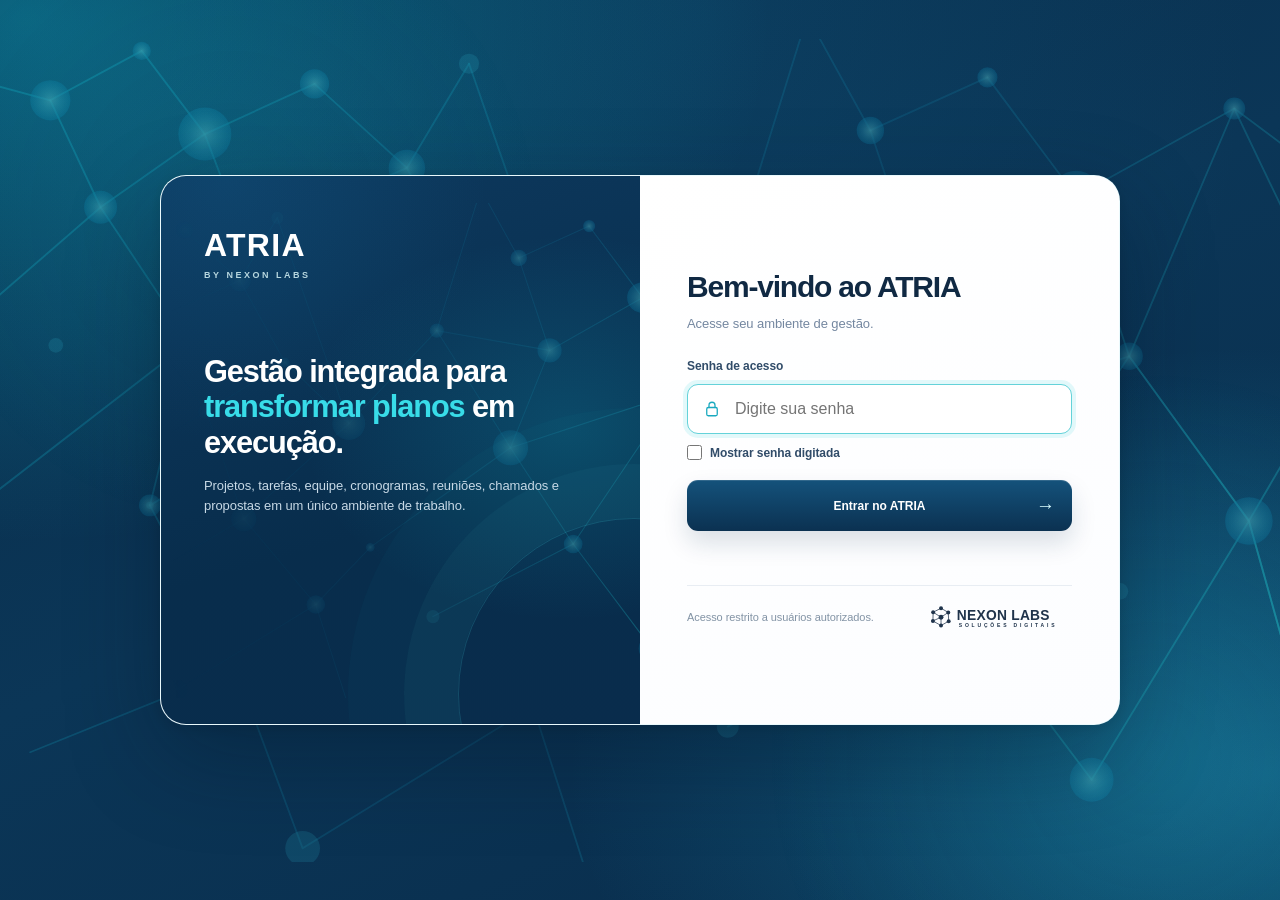
==== static/login.html @ 7d34f1ec "feat(atria): load isolated AXORA-scale login CSS after legacy themes" ====
<!doctype html>
<html lang="pt-BR">
<head>
  <meta charset="utf-8">
  <meta name="robots" content="noindex,nofollow">
  <meta name="viewport" content="width=device-width,initial-scale=1">
  <meta name="theme-color" content="#0B2D4A">
  <title>ATRIA | Acesso</title>
  <link rel="icon" id="login-favicon">
  <link rel="stylesheet" href="/static/style.css?v=1">
  <link rel="stylesheet" href="/static/atria-premium.css?v=mobile-frame-v2">
  <link rel="stylesheet" href="/static/nexon-signature.css?v=20261009">
  <link rel="stylesheet" href="/static/atria-institutional-brand.css?v=institutional-r2">
  <link rel="stylesheet" href="/static/atria-login-axora-scale.css?v=login-scale-r1">
</head>
<body class="login-page">
  <main class="login-shell">
    <section class="login-brand-panel">
      <div class="login-brand login-brand-official">
        <img id="login-product-logo" alt="ATRIA by Nexon Labs" hidden>
        <div id="login-brand-fallback" class="login-brand-fallback" aria-label="ATRIA by Nexon Labs" hidden>
          <strong>ATRIA</strong><span>BY NEXON LABS</span>
        </div>
      </div>
      <div class="login-brand-copy">
        <h2>Gestão integrada para <span class="login-brand-accent">transformar planos</span> em execução.</h2>
        <p>Projetos, tarefas, equipe, cronogramas, reuniões, chamados e propostas em um único ambiente de trabalho.</p>
      </div>
    </section>
    <section class="login-form-panel">
      <div class="login-card">
        <h1>Bem-vindo ao ATRIA</h1>
        <p>Acesse seu ambiente de gestão.</p>
        <form id="login-form">
          <label for="password">Senha de acesso</label>
          <div class="login-input-wrap">
            <svg class="login-lock-icon" viewBox="0 0 24 24" fill="none" aria-hidden="true" focusable="false">
              <rect x="5" y="10" width="14" height="11" rx="2" stroke="currentColor" stroke-width="1.7"/>
              <path d="M8 10V7a4 4 0 0 1 8 0v3" stroke="currentColor" stroke-width="1.7" stroke-linecap="round"/>
            </svg>
            <input id="password" type="password" autocomplete="current-password" autocapitalize="off" autocorrect="off" spellcheck="false" required autofocus placeholder="Digite sua senha">
          </div>
          <label class="show-password"><input type="checkbox" id="reveal-password"> Mostrar senha digitada</label>
          <button class="primary" type="submit">Entrar no ATRIA <span class="login-button-arrow" aria-hidden="true">→</span></button>
          <small id="login-error" role="alert"></small>
        </form>
        <div class="login-note atria-nexon-note"><span>Acesso restrito a usuários autorizados.</span><img id="login-institutional-logo" src="/static/nexon-monochrome-dark.svg" alt="Nexon Labs — Soluções Digitais" width="150" height="30"></div>
      </div>
    </section>
  </main>
  <style>
  .login-card .show-password{display:flex;align-items:center;gap:8px;font-size:12px;font-weight:500;color:#52647e;cursor:pointer}
  .login-card .show-password input{padding:0;margin:0;width:15px;height:15px;accent-color:#14B8A6}
  .login-card #login-error{line-height:1.5;min-height:18px;display:block}
  .login-brand-fallback{display:flex;flex-direction:column;gap:6px;color:#fff}
  .login-brand-fallback strong{font-size:32px;letter-spacing:.04em}
  .login-brand-fallback span{font-size:9px;font-weight:700;letter-spacing:.28em;color:#b7d7df}
  </style>
  <script>
  async function loadOfficialBrand(){
    const logo=document.querySelector('#login-product-logo');
    const fallback=document.querySelector('#login-brand-fallback');
    const favicon=document.querySelector('#login-favicon');
    try{
      const response=await fetch('/api/product-brand',{cache:'no-store',credentials:'same-origin'});
      if(!response.ok){fallback.hidden=false;return}
      const brand=await response.json();
      const logoUrl=brand.asset_urls?.logo_dark||brand.asset_urls?.logo||'';
      if(logoUrl){
        logo.onload=()=>{logo.hidden=false;fallback.hidden=true};
        logo.onerror=()=>{logo.hidden=true;fallback.hidden=false};
        logo.src=logoUrl;
      }else{
        fallback.hidden=false;
      }
      if(brand.asset_urls?.favicon)favicon.href=brand.asset_urls.favicon;
      const institutional=document.querySelector('#login-institutional-logo');
      const institutionalUrl=brand.asset_urls?.institutional_logo||'';
      if(institutional&&institutionalUrl){
        institutional.onerror=()=>{institutional.onerror=null;institutional.src='/static/nexon-monochrome-dark.svg'};
        institutional.src=institutionalUrl;
      }
    }catch{
      fallback.hidden=false;
    }
  }
  loadOfficialBrand();
  const passwordInput=document.querySelector('#password');
  const errorLabel=document.querySelector('#login-error');
  document.querySelector('#reveal-password').addEventListener('change',e=>{
    passwordInput.type=e.target.checked?'text':'password';
  });
  document.querySelector('#login-form').addEventListener('submit',async e=>{
    e.preventDefault();
    errorLabel.textContent='';
    const button=e.target.querySelector('button[type="submit"]');
    button.disabled=true;
    try{
      const response=await fetch('/api/login',{
        method:'POST',
        credentials:'same-origin',
        cache:'no-store',
        headers:{'Content-Type':'application/json'},
        body:JSON.stringify({password:passwordInput.value})
      });
      if(response.ok){
        const sessionCheck=await fetch('/api/state',{credentials:'same-origin',cache:'no-store'});
        if(sessionCheck.status===401){
          errorLabel.textContent='A senha foi aceita, mas este navegador não manteve a sessão. Abra o aplicativo diretamente no Safari ou Chrome, pelo endereço completo.';
          return;
        }
        if(!sessionCheck.ok){
          errorLabel.textContent='A senha foi aceita, mas não foi possível abrir o sistema (erro '+sessionCheck.status+'). Tente novamente em instantes.';
          return;
        }
        passwordInput.value='';
        location.replace('/');
        return;
      }
      if(response.status===401){
        errorLabel.textContent='A senha não foi reconhecida. Confira as letras, os espaços e o preenchimento automático do dispositivo.';
      }else if(response.status===429){
        errorLabel.textContent='Muitas tentativas de acesso. Aguarde alguns minutos antes de tentar novamente.';
      }else if(response.status===422){
        errorLabel.textContent='Não foi possível validar os dados enviados. Atualize a página e tente novamente.';
      }else if(response.status>=500){
        errorLabel.textContent='O servidor não conseguiu verificar o acesso. Tente novamente em instantes; não é necessário alterar a senha.';
      }else{
        errorLabel.textContent='Não foi possível concluir o acesso (erro '+response.status+'). Atualize a página e tente novamente.';
      }
    }catch{
      errorLabel.textContent='Não foi possível conectar ao servidor. Verifique a conexão e tente novamente, sem alterar a senha.';
    }finally{
      button.disabled=false;
    }
  });
  </script>
</body>
</html>
---- static/style.css ----
/* DESIGN LOCK v1 — aprovado em 21/09/2026. Não alterar sem autorização do cliente. */
:root{--navy:#0B2D4A;--navy2:#112E4B;--teal:#14B8A6;--ink:#142b4a;--muted:#627693;--border:#dfe8f3;--paper:#fff;--base:#f7faff;--sky:#eaf3ff;--blue:#2577db;--red:#e53e47;--shadow:0 7px 24px rgba(24,57,100,.045);--r:13px;font-family:Inter,Arial,sans-serif;color:var(--ink);background:var(--base)}
*{box-sizing:border-box}body{margin:0;min-width:320px;font-size:14px}button,input,select,textarea{font:inherit}button{cursor:pointer}button:disabled{opacity:.45;cursor:not-allowed}button:focus-visible,input:focus-visible,select:focus-visible,textarea:focus-visible{outline:2px solid var(--teal);outline-offset:2px}svg{width:21px;height:21px;stroke:currentColor;fill:none;stroke-linecap:round;stroke-linejoin:round;stroke-width:1.8;flex:none}a{color:inherit;text-decoration:none}[hidden]{display:none!important}.shell{display:flex;min-height:100vh}.sidebar{position:sticky;top:0;align-self:flex-start;height:100vh;flex:0 0 265px;width:265px;background:linear-gradient(160deg,#112e4a 0%,#0a2b48 100%);color:#fff;padding:25px 15px;overflow:hidden;z-index:15}.brand{display:flex;align-items:center;gap:9px;padding:1px 19px 40px;white-space:nowrap}.brand-mark{width:56px;height:56px;object-fit:contain;flex:none}.brand-word{display:flex;flex-direction:column;gap:5px}.brand-word strong{font-size:21px;letter-spacing:-.9px;font-weight:400}.brand-word b{font-weight:800}.brand-word small{font-size:7px;letter-spacing:3.3px;font-weight:700}.menu{display:flex;flex-direction:column;gap:8px}.nav-link{border:0;background:transparent;border-radius:10px;padding:14px 16px;width:100%;display:flex;align-items:center;gap:22px;color:#f1f6ff;text-align:left;font-size:15px;font-weight:500;min-height:54px;transition:background .15s}.nav-link svg{width:27px;height:27px}.nav-link:hover,.nav-link.active{background:#255e87}.nav-link.active{font-weight:700}.sidebar-footer{position:absolute;bottom:0;left:31px;width:calc(100% - 31px);height:282px}.footer-line{height:2px;width:39px;background:#21a4ad;opacity:.85}.footer-line.short{width:40px;background:#10bda7}.sidebar-footer p{font-size:12px;line-height:1.75;letter-spacing:4px;margin:25px 0 21px}.footer-molecule{position:absolute;width:236px;height:236px;bottom:-96px;left:34px;opacity:.87;stroke:none}.workspace{width:calc(100% - 265px);min-width:0}.topbar{height:76px;background:#fff;border-bottom:1px solid #e4eaf3;display:flex;align-items:center;justify-content:space-between;gap:20px;padding:0 31px;position:sticky;top:0;z-index:10}.search-wrap{height:41px;width:min(432px,100%);background:#f0f4fa;border-radius:24px;display:flex;align-items:center;gap:12px;padding:0 17px;color:#537399}.search-wrap input{width:100%;border:0;background:transparent;color:var(--ink);outline:0;font-size:14px}.search-wrap input::placeholder{color:#8190aa}.top-actions{display:flex;align-items:center;gap:25px}.icon-button{border:0;background:transparent;color:var(--navy);padding:9px;position:relative}.icon-button svg{width:27px;height:27px}.notice-dot{width:11px;height:11px;border-radius:50%;background:var(--teal);border:1px solid #fff;position:absolute;right:7px;top:5px}.profile{display:flex;align-items:center;gap:10px;text-align:left;background:none;border:none;color:var(--navy);padding:0}.avatar{width:45px;height:45px;border-radius:50%;background:var(--navy);display:inline-flex;align-items:center;justify-content:center;color:#fff;font-size:12px;flex:none}.profile-label{display:flex;flex-direction:column;gap:4px;max-width:160px}.profile-label b{font-size:13px;white-space:nowrap;overflow:hidden;text-overflow:ellipsis}.profile-label small{font-size:11px;color:#8795ae}.profile svg{width:17px}.mobile-menu{display:none}.main{padding:20px 24px 32px;max-width:1660px;margin:auto}.hero{display:grid;grid-template-columns:minmax(0,1fr) minmax(325px,37%);gap:16px;align-items:start;margin-bottom:17px}.hero-text{min-width:0;padding:8px 10px 0}.hero h1{font-size:38px;line-height:1.18;letter-spacing:-1.4px;font-weight:800;margin:2px 0 4px}.hero p{margin:0;font-size:18px;color:#71819e;line-height:1.5}.slogan-card{position:relative;background:#fff;border:1px solid var(--border);border-radius:var(--r);height:157px;overflow:hidden;padding:23px 31px;display:flex;justify-content:space-between}.slogan-card h2{font-size:26px;letter-spacing:-.5px;line-height:1.22;margin:0 0 6px}.slogan-card p{font-size:14px;line-height:1.42;color:#657996}.molecule-art{position:absolute;right:0;top:0;height:100%;width:51%;opacity:.93}.molecule-art svg{width:100%;height:100%;stroke-width:2}.slogan-card .round-next{position:absolute;right:14px;bottom:16px;background:#e2f5f3;color:var(--navy);border:1px solid #fff;border-radius:50%;width:36px;height:36px;display:flex;align-items:center;justify-content:center}.slogan-card .round-next svg{width:18px}.columns{display:grid;grid-template-columns:minmax(0,1fr) minmax(315px,30%);gap:16px}.left-stack,.right-stack{min-width:0}.metric-grid{display:grid;grid-template-columns:repeat(4,minmax(0,1fr));gap:13px;margin-bottom:16px}.metric{min-height:141px;background:#fff;border:1px solid var(--border);border-radius:10px;padding:22px 16px 13px;box-shadow:var(--shadow)}.metric-heading{display:flex;align-items:center;gap:15px}.metric-heading .micon{color:#167cdb}.metric-heading .micon.teal{color:var(--teal)}.metric-heading .micon svg{width:35px;height:35px}.metric-heading .num{font-size:24px;line-height:1;font-weight:800;letter-spacing:-.8px}.metric-heading .mlabel{color:#596b87;margin-top:5px;font-size:12px;line-height:1.35}.metric-foot{margin-top:20px;color:#8290a9;font-size:11px}.metric-foot .up{color:#09af91;font-weight:700;font-size:13px;display:block;margin-bottom:2px}.panel{background:#fff;border:1px solid var(--border);border-radius:var(--r);box-shadow:var(--shadow);padding:20px 19px 21px}.panel-head{display:flex;align-items:center;justify-content:space-between;gap:12px}.panel-head h2{font-size:20px;letter-spacing:-.55px;line-height:1.2;margin:0;font-weight:800}.panel-head .small-link{background:none;border:0;color:#0871d0;font-size:12px;white-space:nowrap}.primary{border:0;background:var(--navy);color:#fff;border-radius:22px;padding:11px 17px;display:inline-flex;align-items:center;justify-content:center;gap:8px;font-weight:600;font-size:12px;white-space:nowrap;min-height:37px}.primary svg{width:16px;height:16px}.primary:hover{background:#19577c}.secondary{border:1px solid var(--border);border-radius:9px;background:#fff;padding:9px 13px;color:var(--ink);display:inline-flex;align-items:center;gap:7px;font-weight:600}.secondary svg{width:16px;height:16px}.danger{background:#fff1f1;border:1px solid #ffd3d3;color:#bb253b;border-radius:8px;padding:9px 12px}.tabs{display:flex;gap:8px;flex-wrap:wrap;margin:15px 0 18px}.tab{border:0;background:#f1f5fb;border-radius:8px;padding:8px 15px;color:#647595;white-space:nowrap;font-size:12px}.tab.active{background:#e0f0ff;color:#006ac7}.project-table{width:100%;border-collapse:collapse;table-layout:fixed}.project-table thead{background:#f3f7fc}.project-table th{height:36px;font-size:10px;letter-spacing:.75px;color:#657795;text-align:left;font-weight:700}.project-table th:first-child{border-radius:7px 0 0 7px}.project-table th:last-child{border-radius:0 7px 7px 0}.project-table td{border-bottom:1px solid #e5ebf4;height:61px;font-size:11px;color:#617591;vertical-align:middle}.project-table th,.project-table td{padding:6px 5px}.project-table th:first-child,.project-table td:first-child{padding-left:7px}.project-table tbody tr:hover{background:#fbfdff}.project-cell{display:flex;align-items:center;gap:11px;min-width:0}.project-symbol{width:35px;height:36px;background:#f4f7fc;border-radius:9px;color:var(--navy);display:flex;align-items:center;justify-content:center;flex:none}.project-symbol svg{width:21px}.project-cell strong{display:block;color:var(--ink);font-size:12px;margin-bottom:3px;overflow:hidden;text-overflow:ellipsis;white-space:nowrap}.project-cell small{display:block;color:#7d8ba2;overflow:hidden;text-overflow:ellipsis;white-space:nowrap;font-size:10px}.click-project{border:0;background:none;text-align:left;padding:0;max-width:100%;cursor:pointer}.mini-person{display:flex;align-items:center;gap:7px;min-width:0}.mini-avatar{width:29px;height:29px;background:var(--navy);border-radius:50%;display:inline-flex;align-items:center;justify-content:center;color:#fff;font-size:10px;flex:none}.mini-person span:last-child{white-space:nowrap;text-overflow:ellipsis;overflow:hidden}.progress{display:flex;align-items:center;gap:7px;color:#2e496b;font-weight:700}.progress-track{height:9px;width:min(95px,100%);min-width:35px;background:#e3e9f1;border-radius:10px;overflow:hidden}.progress-fill{height:100%;background:linear-gradient(90deg,#0cae94,#13bc9e);border-radius:10px}.pill{font-size:10px;display:inline-flex;align-items:center;justify-content:center;gap:7px;padding:9px 11px;border-radius:20px;white-space:nowrap}.pill:before{content:"";width:8px;height:8px;background:currentColor;border-radius:50%}.pill.em_andamento,.pill.concluido{color:#078d78;background:#ddf9f2}.pill.planejamento{color:#127bd6;background:#e2f2ff}.pill.atrasado{color:#e03d45;background:#ffeaee}.dots{background:none;border:0;color:#173f65;font-size:22px;padding:0 5px}.panel-bottom{display:flex;align-items:center;justify-content:space-between;gap:12px;color:#607590;font-size:12px;padding-top:17px}.pager{display:flex;align-items:center;gap:5px}.page-btn{min-width:28px;height:30px;background:transparent;border:0;color:#2b5a86;border-radius:7px}.page-btn.active{background:#e2f1ff;color:#0671d4}.right-stack{display:flex;flex-direction:column;gap:16px}.right-stack .panel{padding:17px 16px}.right-stack .panel-head h2{font-size:17px}.delivery-list,.activity-list{display:flex;flex-direction:column;gap:5px;margin-top:12px}.delivery{display:flex;align-items:center;gap:12px;border:1px solid #e5ebf5;border-radius:11px;min-height:61px;padding:5px 8px 5px 3px}.date-box{border-radius:8px;background:#f2f6fc;width:50px;min-height:50px;display:flex;align-items:center;justify-content:center;flex-direction:column;flex:none}.date-box b{font-size:16px}.date-box small{font-size:10px;color:#627591}.delivery-body,.activity-body{min-width:0;flex:1}.delivery-body strong,.activity-body strong{font-size:12px;color:var(--ink);font-weight:700;display:block;overflow:hidden;text-overflow:ellipsis;white-space:nowrap}.delivery-body small,.activity-body small{font-size:11px;color:#657b97;display:block;margin-top:4px;overflow:hidden;text-overflow:ellipsis;white-space:nowrap}.dot{width:9px;height:9px;border-radius:50%;background:var(--blue);flex:none;margin-right:3px}.dot.teal{background:var(--teal)}.dot.red{background:var(--red)}.activity{border:1px solid #e5ebf5;border-radius:11px;min-height:68px;display:flex;align-items:center;gap:10px;padding:7px 5px}.activity .mini-avatar{background:#e2eaf4;color:#365374;width:37px;height:37px;font-weight:700}.activity-body strong{white-space:normal;line-height:1.35;font-size:11px;font-weight:500}.activity-body small{margin-top:4px}.muted{color:var(--muted)}.empty{padding:42px 15px;text-align:center;color:#7890a9}.empty svg{width:36px;height:36px;color:#9ab3c7}.empty h3{color:var(--ink);font-size:15px;margin:12px 0 5px}.empty p{margin:0 0 12px;line-height:1.55}.section-intro{margin:9px 0 18px;color:#6b7e9a;font-size:14px}.simple-head{display:flex;justify-content:space-between;align-items:center;gap:15px;margin:13px 0 21px}.simple-head h1{margin:0;font-size:29px;letter-spacing:-.6px}.simple-head p{margin:5px 0 0;color:#73849d}.list-stack{display:flex;flex-direction:column;gap:10px}.line-item{border:1px solid var(--border);border-radius:11px;background:#fff;padding:14px;display:flex;align-items:center;justify-content:space-between;gap:14px}.line-item h3{font-size:14px;margin:0 0 4px}.line-item p{font-size:12px;color:#798aa2;margin:0}.line-item aside{display:flex;align-items:center;gap:10px}.line-item input[type=checkbox]{accent-color:var(--teal);width:19px;height:19px}.grid-2{display:grid;grid-template-columns:repeat(2,minmax(0,1fr));gap:16px}.report-tiles{display:grid;grid-template-columns:repeat(3,1fr);gap:13px;margin:20px 0}.report-tiles .metric{min-height:90px}.panel table{width:100%}.fields{display:grid;grid-template-columns:repeat(2,minmax(0,1fr));gap:13px}.fields label{font-size:12px;font-weight:600;color:#39516f;display:flex;flex-direction:column;gap:7px}.fields label.full{grid-column:1/-1}.fields input,.fields select,.fields textarea{width:100%;border:1px solid #dce5f1;border-radius:8px;padding:11px 12px;background:#fff;color:var(--ink);font-weight:400;min-height:41px}.fields textarea{min-height:75px;resize:vertical}.modal-cover{position:fixed;inset:0;background:rgba(8,30,54,.58);z-index:40;display:flex;align-items:center;justify-content:center;padding:15px}.modal{width:min(610px,100%);max-height:94vh;overflow-y:auto;background:#fff;border-radius:16px;padding:24px;box-shadow:0 25px 100px #071b3580}.modal-top{display:flex;align-items:center;justify-content:space-between;margin-bottom:17px}.modal-top h2{margin:0;font-size:21px}.close-btn{border:0;background:#f0f4fa;border-radius:50%;width:32px;height:32px;font-size:23px;color:#42617e}.form-actions{display:flex;justify-content:space-between;align-items:center;gap:10px;margin-top:20px;flex-wrap:wrap}.form-actions .right{display:flex;gap:8px;margin-left:auto}.subsection{margin:23px 0 12px;padding-top:18px;border-top:1px solid var(--border)}.subsection h3{margin:0 0 9px}.task-inside{padding:8px 0;border-bottom:1px solid #edf1f6;display:flex;justify-content:space-between;gap:10px;align-items:center}.task-inside button{border:0;background:transparent;color:var(--blue)}.toast{position:fixed;right:22px;bottom:22px;padding:13px 18px;background:var(--navy);color:#fff;border-radius:10px;box-shadow:0 8px 28px #13325240;z-index:60;display:none;font-size:13px}.toast.visible{display:block}.tooltip-menu{position:fixed;z-index:33;min-width:170px;background:#fff;border:1px solid var(--border);box-shadow:0 7px 22px #12345725;border-radius:9px;padding:6px}.tooltip-menu button{display:block;width:100%;border:0;background:transparent;text-align:left;padding:10px 12px;border-radius:7px;color:var(--ink)}.tooltip-menu button:hover{background:#f0f6fd}.hint{font-size:11px;color:#8393ac}.mobile-overlay{display:none}.login-page{display:grid;place-items:center;min-height:100vh;background:linear-gradient(135deg,#0b2d4a,#165c70)}.login-card{width:min(385px,calc(100vw - 30px));padding:38px;background:#fff;border-radius:17px;text-align:center;box-shadow:0 28px 80px #001a2d50}.login-card>img{background:#0b2d4a;border-radius:15px;padding:7px}.login-card h1{letter-spacing:2px;margin:13px 0 5px}.login-card p{color:#7b8ba0;margin:0 0 32px}.login-card form{text-align:left;display:flex;flex-direction:column;gap:11px}.login-card label{font-weight:600}.login-card input{border:1px solid #d8e2f0;padding:13px;border-radius:8px}.login-card .primary{margin-top:5px;border-radius:9px}.login-card small{color:#ba2534}
@media(max-width:1450px){.hero h1{font-size:34px}.hero p{font-size:16px}.metric-grid{gap:9px}.metric{padding:17px 10px 12px}.metric-heading{gap:8px}.metric-heading .micon svg{width:29px;height:29px}.metric-heading .num{font-size:22px}.project-table td{font-size:10px}.pill{padding:7px 8px}.main{padding:18px 18px 30px}}
@media(max-width:1180px){.columns{grid-template-columns:minmax(0,1fr)}.right-stack{display:grid;grid-template-columns:repeat(2,minmax(0,1fr));align-items:start}.hero{grid-template-columns:1fr}.hero .slogan-card{display:none}.metric-grid{gap:12px}.metric{padding:18px}.sidebar{flex-basis:230px;width:230px}.workspace{width:calc(100% - 230px)}.sidebar-footer{opacity:.4}.topbar{padding:0 18px}}
@media(max-width:850px){.sidebar{position:fixed;left:-265px;width:265px;transition:left .2s}.sidebar.open{left:0}.workspace{width:100%}.mobile-menu{display:inline-flex}.mobile-overlay.show{display:block;position:fixed;inset:0;background:#102d4e88;z-index:14}.main{padding:17px 14px 26px}.hero-text{padding:2px}.hero h1{font-size:29px}.hero p{font-size:14px}.topbar{height:67px;gap:9px;padding:0 13px}.top-actions{gap:6px}.profile-label,.profile>span[data-icon]{display:none}.search-wrap{height:38px}.profile .avatar{width:34px;height:34px}.metric-grid{grid-template-columns:repeat(2,minmax(0,1fr))}.columns,.right-stack{grid-template-columns:1fr}.project-table{min-width:680px}.table-scroll{overflow-x:auto}.grid-2{grid-template-columns:1fr}.report-tiles{grid-template-columns:1fr 1fr}.fields{grid-template-columns:1fr}.panel{padding:15px 10px}.panel-head h2{font-size:17px}}

/* Alinhamento da faixa hero com os cards conforme referência visual aprovada. */
@media(min-width:1181px){.hero{height:97px;position:relative}.hero .slogan-card{position:absolute;top:0;right:0;width:37%}.right-stack{padding-top:60px}}

@media(min-width:1501px){.metric-grid{max-width:calc(100% - 85px)}}


/* DIMENSIONAMENTO v1.1 — correção autorizada: preservar cores, logo, tipografia e componentes.
   A sidebar nunca deve sobrepor o menu, mesmo em telas baixas ou com zoom. */
.sidebar{
  display:flex;
  flex-direction:column;
  overflow-x:hidden;
  overflow-y:auto;
  scrollbar-width:thin;
  scrollbar-color:#3b6887 transparent;
}
.brand{flex:0 0 auto;}
.menu{flex:0 0 auto;}
.sidebar-footer{
  position:relative;
  left:auto;
  bottom:auto;
  width:100%;
  height:260px;
  flex:0 0 260px;
  margin-top:auto;
  padding-left:16px;
}
.footer-molecule{pointer-events:none;}
/* A chamada institucional ocupa a mesma coluna das próximas entregas:
   não pode cobrir o quarto indicador em larguras intermediárias. */
@media(min-width:1181px){
  .hero .slogan-card{width:calc(30% - 1px);}
}
/* Mantém os sete links inteiros; em monitores baixos a lateral rola em vez
   de posicionar o slogan por cima de Equipe, Cronograma ou Configurações. */
@media(max-height:850px) and (min-width:851px){
  .sidebar-footer{height:165px;flex-basis:165px;}
  .sidebar-footer p{font-size:10px;line-height:1.5;letter-spacing:2.2px;margin:13px 0 11px;}
  .footer-molecule{width:145px;height:145px;bottom:-72px;left:65px;}
}
/* A transição para o layout reduzido já existente não deve espremer o logo
   ou perder a faixa da marca; nenhum elemento flutua sobre os cards. */
@media(max-width:1180px){
  .sidebar{flex-shrink:0;}
  .sidebar-footer{opacity:.8;}
}
@media(max-width:850px){
  .sidebar{left:-265px;flex-basis:265px;overflow-y:auto;}
  .sidebar.open{left:0;}
  .sidebar-footer{height:210px;flex-basis:210px;}
  .sidebar-footer p{font-size:11px;line-height:1.6;letter-spacing:2.7px;margin:16px 0 12px;}
  .footer-molecule{width:166px;height:166px;bottom:-78px;left:50px;}
}


/* DIMENSIONAMENTO v1.2 — interface utilizável em zoom 100% sem reduzir
   artificialmente o tamanho da página nem alterar a marca aprovada.
   Para resoluções compactas: organizar os painéis verticalmente e permitir
   rolagem natural; o banner não deve flutuar sobre indicadores. */
@media (min-width:851px) and (max-width:1450px) {
  .shell{min-width:0;}
  .workspace{min-width:0;}
  .main{min-width:0;}
  .columns{grid-template-columns:minmax(0,1fr);}
  .left-stack,.right-stack{min-width:0;}
  .right-stack{
    display:grid;
    grid-template-columns:repeat(2,minmax(0,1fr));
    align-items:start;
    padding-top:0;
  }
  .hero{
    position:static;
    height:auto;
    grid-template-columns:minmax(0,1fr) minmax(285px,35%);
    align-items:center;
    gap:16px;
  }
  .hero .slogan-card{
    display:flex;
    position:relative;
    top:auto;
    right:auto;
    width:100%;
    height:150px;
    padding:20px 22px;
  }
  .slogan-card h2{font-size:23px;}
  .metric-grid{
    grid-template-columns:repeat(4,minmax(0,1fr));
    max-width:none;
  }
  .metric{min-width:0;}
  .metric-heading{gap:9px;min-width:0;}
  .metric-foot{margin-top:14px;}
  .project-panel{min-width:0;}
  .table-scroll{max-width:100%;overflow-x:auto;}
}
@media (min-width:851px) and (max-width:1100px) {
  .sidebar{
    flex:0 0 210px;
    width:210px;
    padding:17px 10px;
  }
  .workspace{width:calc(100% - 210px);}
  .brand{padding:0 7px 25px;gap:6px;}
  .brand-mark{width:45px;height:45px;}
  .brand-word strong{font-size:17px;}
  .brand-word small{font-size:6px;letter-spacing:2px;}
  .nav-link{min-height:47px;padding:10px 12px;gap:13px;font-size:13px;}
  .nav-link svg{width:23px;height:23px;}
  .sidebar-footer{padding-left:10px;}
  .hero{grid-template-columns:minmax(0,1fr);}
  .hero .slogan-card{height:126px;max-width:none;}
  .metric-grid{grid-template-columns:repeat(2,minmax(0,1fr));}
}
@media (min-width:851px) and (max-height:650px) {
  .sidebar{padding-top:13px;padding-bottom:13px;}
  .brand{padding-bottom:17px;}
  .menu{gap:3px;}
  .nav-link{min-height:44px;padding-top:8px;padding-bottom:8px;}
  .sidebar-footer{height:140px;flex-basis:140px;}
  .sidebar-footer p{margin:12px 0 10px;}
}
/* Em telas menores, preserve o drawer móvel já previsto; a página rola
   verticalmente, e somente a tabela de projetos rola na horizontal. */
@media (max-width:850px) {
  .shell,.workspace,.main{min-width:0;}
  .table-scroll{max-width:100%;overflow-x:auto;}
}
---- static/atria-premium.css ----
/* ATRIA Premium UI v1 — visual refinement layer.
   Loaded after the existing design files so functionality and layout logic remain intact. */
:root{
  --navy:#0b2f4d;
  --navy-2:#123d5d;
  --teal:#12b8aa;
  --teal-soft:#e9f9f7;
  --ink:#102943;
  --muted:#6f829b;
  --border:#e3eaf2;
  --paper:#ffffff;
  --base:#f5f8fc;
  --blue:#2477d4;
  --shadow:0 10px 30px rgba(16,41,67,.055);
  --shadow-lg:0 24px 60px rgba(12,38,64,.11);
  --r:14px;
}
html{background:var(--base)}
body{
  background:
    radial-gradient(circle at 82% -10%,rgba(20,184,166,.055),transparent 27%),
    linear-gradient(180deg,#f8fbff 0,#f5f8fc 42%,#f4f7fb 100%);
  color:var(--ink);
  letter-spacing:-.005em;
}
::selection{background:rgba(20,184,166,.18);color:var(--navy)}
button,input,select,textarea{font-feature-settings:"cv02","cv03","cv04","cv11"}
button{transition:transform .16s ease,box-shadow .16s ease,background .16s ease,border-color .16s ease,color .16s ease}
button:active:not(:disabled){transform:translateY(1px)}

/* Sidebar */
.sidebar{
  background:
    radial-gradient(circle at 18% 6%,rgba(31,197,183,.13),transparent 22%),
    linear-gradient(180deg,#103a5a 0%,#0a304d 55%,#082942 100%);
  border-right:1px solid rgba(255,255,255,.04);
  box-shadow:8px 0 28px rgba(11,42,68,.035);
}
.sidebar .brand{
  border-bottom:1px solid rgba(166,215,228,.13);
  margin-bottom:7px;
  padding-bottom:17px;
}
.sidebar .brand-mark{
  filter:drop-shadow(0 5px 12px rgba(0,0,0,.12));
}
.sidebar .brand-word strong{
  font-size:20px;
  letter-spacing:-.55px;
  line-height:1;
}
.sidebar .brand-word small{
  margin-top:2px;
  color:#b7d3df;
  letter-spacing:2.05px;
}
.sidebar .nav-section{
  color:#8eb4c8;
  font-size:8.5px;
  letter-spacing:2.25px;
  padding-top:15px;
}
.sidebar .nav-link{
  color:#eef6fb;
  opacity:.92;
  border:1px solid transparent;
  transition:background .18s ease,border-color .18s ease,box-shadow .18s ease,opacity .18s ease;
}
.sidebar .nav-link:hover{
  background:rgba(255,255,255,.075);
  border-color:rgba(255,255,255,.045);
  opacity:1;
}
.sidebar .nav-link.active{
  background:linear-gradient(90deg,rgba(54,126,171,.78),rgba(42,105,148,.68));
  border-color:rgba(124,220,210,.12);
  box-shadow:inset 3px 0 0 #72e0d4,0 7px 18px rgba(2,25,43,.12);
  opacity:1;
}
.sidebar .nav-link.active svg{color:#eafffd}
.sidebar .sidebar-footer{
  border-top-color:rgba(164,210,224,.18);
}
.sidebar-footer p{
  color:#dcebf2;
  font-size:9.5px;
  letter-spacing:1.45px;
}

/* Top navigation */
.topbar{
  height:82px;
  background:rgba(255,255,255,.91);
  border-bottom:1px solid #e8edf4;
  box-shadow:0 4px 18px rgba(18,55,88,.025);
  backdrop-filter:blur(14px);
  -webkit-backdrop-filter:blur(14px);
  padding-left:32px;
  padding-right:32px;
}
.search-wrap{
  height:46px;
  width:min(570px,100%);
  background:#f3f6fa;
  border:1px solid transparent;
  border-radius:14px;
  padding:0 16px;
  transition:background .18s,border-color .18s,box-shadow .18s;
}
.search-wrap:focus-within{
  background:#fff;
  border-color:#cfe7e4;
  box-shadow:0 0 0 4px rgba(20,184,166,.075);
}
.search-wrap svg{color:#557797}
.search-wrap input{font-size:13.5px}
.search-wrap input::placeholder{color:#8d9db1}
.top-actions{gap:15px}
.icon-button{
  border-radius:11px;
  transition:background .16s,color .16s;
}
.icon-button:hover{background:#f1f6fa;color:#0e6e80}
.profile{
  min-height:54px;
  padding:5px 8px 5px 5px;
  border-radius:14px;
  transition:background .16s ease;
}
.profile:hover{background:#f5f8fb}
.avatar{
  width:44px;height:44px;
  border:2px solid #fff;
  box-shadow:0 0 0 1px #dce5ed,0 4px 12px rgba(17,54,87,.09);
}
.profile-label b{font-size:13px;color:#102b48}
.profile-label small{font-size:10px;letter-spacing:.03em;color:#8292a7}

/* Main canvas and typography */
.main{
  padding:28px 30px 42px;
  max-width:1720px;
}
.hero{
  gap:20px;
  margin-bottom:19px;
}
.hero .hero-text{padding:4px 10px}
.hero h1{
  font-size:clamp(33px,2.35vw,42px);
  line-height:1.08;
  letter-spacing:-1.6px;
  color:#0c2946;
}
.hero p{
  margin-top:7px;
  font-size:15.5px;
  color:#788aa3;
  letter-spacing:-.1px;
}
.slogan-card{
  border-color:#e0e8f0;
  box-shadow:0 8px 26px rgba(17,55,87,.045);
  background:
    radial-gradient(circle at 85% 40%,rgba(20,184,166,.065),transparent 30%),
    linear-gradient(135deg,#fff,#fbfdff);
  border-radius:16px;
}
.slogan-card h2{color:#102943;font-weight:800}
.slogan-card p{color:#6c8099}
.slogan-card .round-next{
  background:#effaf8;
  border-color:#d8f2ef;
  box-shadow:none;
}
.slogan-card .round-next:hover{background:#dff5f1;transform:translateX(2px)}

/* Cards */
.metric,.panel,.home-project-card,.home-quick-links button,.projects-summary span,.line-item{
  border-color:var(--border);
  box-shadow:var(--shadow);
}
.metric,.panel{
  border-radius:15px;
  background:rgba(255,255,255,.97);
}
.home-metrics{gap:12px;margin-bottom:18px}
.home-metrics .metric{
  min-height:126px;
  padding:18px 17px 14px;
  position:relative;
  overflow:hidden;
}
.home-metrics .metric:before{
  content:"";
  position:absolute;
  inset:0 auto auto 0;
  width:100%;
  height:2px;
  background:linear-gradient(90deg,rgba(20,184,166,.62),rgba(36,119,212,.18),transparent 72%);
  opacity:.55;
}
.home-metrics .metric:hover{
  border-color:#d4e3eb;
  box-shadow:0 16px 36px rgba(17,55,87,.07);
  transform:translateY(-1px);
}
.metric-heading .micon{
  display:grid;
  place-items:center;
  width:44px;
  height:44px;
  border-radius:12px;
  background:#eef6ff;
}
.metric-heading .micon.teal{background:#eaf9f6}
.metric-heading .micon svg{width:27px;height:27px}
.home-metrics .metric-heading .num{
  font-size:29px;
  color:#0d2a47;
  letter-spacing:-1.1px;
}
.metric-heading .mlabel{font-size:11.5px;color:#697d97}
.home-metrics .metric-foot{color:#8191a6;font-size:10.5px}

.panel{
  padding:18px;
}
.panel-head h2,.home-section-head h2{
  color:#102943;
  letter-spacing:-.55px;
}
.panel-head .small-link{
  color:#1a72c7;
  font-weight:600;
}
.panel-head .small-link:hover{color:#0a5ea9}

/* Priority and quick cards */
.home-priority-cards{gap:10px}
.home-project-card{
  border-radius:13px;
  box-shadow:none;
  padding:15px 14px 13px;
  background:linear-gradient(180deg,#fff,#fcfdff);
}
.home-project-card:hover{
  transform:translateY(-2px);
  background:#fff;
  border-color:#bdded9;
  box-shadow:0 12px 28px rgba(17,70,88,.07);
}
.home-project-card .home-project-name{color:#102943;font-size:13.5px}
.home-project-card .home-client{color:#7d8ca1}
.home-project-card .progress-track{background:#e7edf3;height:6px}
.home-quick-links{gap:10px}
.home-quick-links button{
  border-radius:13px;
  box-shadow:none;
  background:#fff;
}
.home-quick-links button:hover{
  background:#fbfefd;
  border-color:#b8ded9;
  box-shadow:0 9px 24px rgba(18,72,89,.05);
  transform:translateY(-1px);
}

/* Side cards */
.right-stack{gap:12px}
.right-stack .panel{padding:15px}
.delivery,.activity,.meeting-entry{
  border-color:#e5ebf2;
  border-radius:12px;
  background:#fff;
  transition:background .16s,border-color .16s;
}
.delivery:hover,.activity:hover,.meeting-entry:hover{
  border-color:#d1e2e8;
  background:#fcfefe;
}
.date-box{background:#f2f6fb;color:#173b5c}
.activity .mini-avatar{background:#eaf1f8;color:#2d5678}

/* Buttons */
.primary{
  background:linear-gradient(180deg,#123f61,#0c3351);
  border-radius:10px;
  min-height:40px;
  padding:10px 16px;
  box-shadow:0 7px 18px rgba(12,51,81,.13);
}
.primary:hover{
  background:linear-gradient(180deg,#165070,#103b5b);
  box-shadow:0 9px 22px rgba(12,51,81,.18);
  transform:translateY(-1px);
}
.secondary{
  min-height:39px;
  border-radius:10px;
  border-color:#dce5ee;
  background:#fff;
}
.secondary:hover{
  border-color:#c9d8e5;
  background:#f8fbfd;
}
.danger{border-radius:10px}

/* Tables and operational screens */
.project-panel{overflow:hidden}
.project-table thead{background:#f6f8fb}
.project-table th{
  color:#6b7e96;
  letter-spacing:.8px;
  height:40px;
}
.project-table td{
  height:66px;
  border-bottom-color:#edf1f5;
}
.project-table tbody tr{transition:background .14s}
.project-table tbody tr:hover{background:#f9fcfd}
.project-symbol{
  width:38px;height:38px;
  background:#f0f5fa;
  border-radius:11px;
}
.project-cell strong{font-size:12.5px;color:#102943}
.project-cell small{color:#8896a8}
.mini-avatar{box-shadow:inset 0 0 0 1px rgba(255,255,255,.18)}
.progress-track{background:#e4eaf0}
.progress-fill{background:linear-gradient(90deg,#12a997,#17c0ad)}
.pill{font-weight:600}
.pill.em_andamento,.pill.concluido{background:#e6f8f4;color:#087f72}
.pill.planejamento{background:#eaf3fd;color:#196bb2}
.pill.atrasado{background:#fff0f2;color:#c53a4a}
.tabs{gap:7px}
.tab{
  border:1px solid transparent;
  background:#f3f6f9;
  border-radius:9px;
}
.tab:hover{background:#edf3f7}
.tab.active{
  background:#e9f4f9;
  border-color:#d2e9ee;
  color:#0b7080;
  font-weight:650;
}
.projects-summary span{
  border-radius:10px;
  box-shadow:none;
}

/* Forms and dialogs */
.modal-cover{
  background:rgba(5,25,43,.54);
  backdrop-filter:blur(5px);
}
.modal{
  border:1px solid rgba(222,231,240,.9);
  border-radius:18px;
  box-shadow:0 28px 90px rgba(8,29,49,.22);
}
.modal-top{
  padding-bottom:14px;
  border-bottom:1px solid #edf1f5;
}
.modal-top h2{color:#102943;letter-spacing:-.4px}
.close-btn{
  background:#f3f6f9;
  color:#49637d;
  transition:background .15s,transform .15s;
}
.close-btn:hover{background:#eaf0f5;transform:rotate(3deg)}
.fields label{color:#405a74;font-weight:650}
.fields input,.fields select,.fields textarea,
#meeting-form .meeting-schedule input,#meeting-form .meeting-schedule select{
  border-color:#dce5ee;
  border-radius:10px;
  background:#fbfcfe;
  transition:border-color .15s,box-shadow .15s,background .15s;
}
.fields input:focus,.fields select:focus,.fields textarea:focus,
#meeting-form .meeting-schedule input:focus,#meeting-form .meeting-schedule select:focus{
  background:#fff;
  border-color:#8fd7cf;
  box-shadow:0 0 0 4px rgba(20,184,166,.075);
  outline:0;
}
.tooltip-menu{
  border-radius:12px;
  border-color:#e1e8ef;
  box-shadow:0 14px 36px rgba(15,48,76,.12);
}
.tooltip-menu button{border-radius:8px}
.toast{
  border-radius:12px;
  background:#0e334f;
  box-shadow:0 18px 45px rgba(10,42,67,.22);
}

/* Meetings */
.meeting-day,.meeting-entry,.meeting-attendee-option{
  border-color:#e2e9f0;
}
.meeting-day{
  border-radius:11px;
  background:#fdfefe;
}
.meeting-day:hover,.meeting-day:focus-visible{
  border-color:#84d7ce;
  background:#f6fcfb;
}
.meeting-day.today{
  border-color:#6dd1c7;
  box-shadow:inset 0 0 0 1px rgba(20,184,166,.45);
}
.meeting-mode-options span{border-radius:10px}

/* Mobile refinement */
@media(max-width:850px){
  .topbar{height:70px;padding:0 12px}
  .search-wrap{border-radius:11px}
  .main{padding:18px 13px 30px}
  .hero h1{font-size:30px}
  .metric,.panel{border-radius:13px}
}
@media(max-width:520px){
  .home-metrics{gap:9px}
  .home-metrics .metric{min-height:117px;padding:14px 12px}
  .home-metrics .metric-heading .num{font-size:24px}
  .metric-heading .micon{width:38px;height:38px}
  .metric-heading .micon svg{width:23px;height:23px}
}

/* ATRIA Login */
.login-page{
  display:grid;
  place-items:center;
  min-height:100vh;
  padding:26px;
  background:
    radial-gradient(circle at 15% 18%,rgba(20,184,166,.2),transparent 28%),
    radial-gradient(circle at 86% 78%,rgba(41,115,169,.17),transparent 30%),
    linear-gradient(145deg,#082942 0%,#0c3653 48%,#0a2f4c 100%);
}
.login-shell{
  width:min(900px,100%);
  min-height:520px;
  display:grid;
  grid-template-columns:minmax(300px,.9fr) minmax(360px,1.1fr);
  overflow:hidden;
  border:1px solid rgba(255,255,255,.13);
  border-radius:24px;
  box-shadow:0 35px 100px rgba(1,19,33,.34);
  background:#fff;
}
.login-brand-panel{
  position:relative;
  display:flex;
  flex-direction:column;
  justify-content:space-between;
  padding:42px;
  color:#fff;
  overflow:hidden;
  background:
    radial-gradient(circle at 72% 22%,rgba(20,184,166,.19),transparent 25%),
    linear-gradient(160deg,#0d3858 0%,#082d49 100%);
}
.login-brand-panel:after{
  content:"";
  position:absolute;
  width:310px;height:310px;
  right:-130px;bottom:-115px;
  border:1px solid rgba(127,220,211,.12);
  border-radius:50%;
  box-shadow:0 0 0 46px rgba(127,220,211,.035),0 0 0 92px rgba(127,220,211,.025);
}
.login-brand{
  position:relative;z-index:1;
  display:flex;align-items:center;
}
.login-brand-official{min-height:92px}
.login-brand-official img{
  display:block;
  width:min(250px,100%);
  max-height:86px;
  object-fit:contain;
  object-position:left center;
}
.login-brand-official img.login-logo-fallback{
  width:64px;
  height:64px;
}
.login-brand-copy{position:relative;z-index:1}
.login-brand-copy h2{font-size:32px;line-height:1.08;letter-spacing:-1.1px;margin:0 0 14px}
.login-brand-copy p{max-width:290px;margin:0;color:#b9ced9;line-height:1.65;font-size:13px}
.login-form-panel{
  display:flex;
  align-items:center;
  justify-content:center;
  padding:54px 52px;
  background:linear-gradient(180deg,#fff,#fbfcfe);
}
.login-card{
  width:100%;
  max-width:380px;
  padding:0;
  border-radius:0;
  box-shadow:none;
  text-align:left;
  background:transparent;
}
.login-card>img{display:none}
.login-card h1{
  margin:0 0 8px;
  color:#102943;
  font-size:31px;
  letter-spacing:-1px;
}
.login-card>p{margin:0 0 31px;color:#7a8ba0;font-size:13px}
.login-card form{gap:12px}
.login-card label{color:#3d566f;font-size:12px}
.login-card input[type=password],.login-card input[type=text]{
  min-height:48px;
  border:1px solid #dbe4ed;
  border-radius:11px;
  background:#f9fbfd;
  padding:0 13px;
  transition:border .15s,box-shadow .15s,background .15s;
}
.login-card input[type=password]:focus,.login-card input[type=text]:focus{
  outline:0;
  background:#fff;
  border-color:#8ed5cd;
  box-shadow:0 0 0 4px rgba(20,184,166,.08);
}
.login-card .primary{
  margin-top:8px;
  width:100%;
  min-height:47px;
  border-radius:11px;
}
.login-card .show-password{margin-top:-2px}
.login-card #login-error{color:#b93f4d}
.login-note{margin-top:24px;padding-top:18px;border-top:1px solid #edf1f5;color:#8a99aa;font-size:10.5px;line-height:1.55}
@media(max-width:760px){
  .login-page{padding:14px}
  .login-shell{grid-template-columns:1fr;min-height:0}
  .login-brand-panel{padding:27px 28px;min-height:210px}
  .login-brand-copy h2{font-size:25px}
  .login-form-panel{padding:36px 28px 40px}
}


/* ATRIA UI refinement v2 — confirmation, profile and calendar polish */
.confirmation-cover{
  z-index:90;
  padding:24px;
}
.confirmation-modal{
  width:min(440px,calc(100vw - 32px));
  text-align:center;
  padding:30px 28px 24px;
  border-radius:20px;
  overflow:visible;
}
.confirmation-icon{
  width:48px;height:48px;
  margin:0 auto 15px;
  display:grid;place-items:center;
  border-radius:14px;
  background:#fff0f1;
  color:#b63242;
  font-size:24px;
  font-weight:800;
  border:1px solid #f4ced3;
}
.confirmation-modal h2{
  margin:0;
  color:#102943;
  font-size:21px;
  letter-spacing:-.45px;
}
.confirmation-modal p{
  margin:10px auto 22px;
  color:#657990;
  max-width:350px;
  font-size:13px;
  line-height:1.55;
}
.confirmation-actions{
  display:flex;
  justify-content:center;
  gap:10px;
}
.confirmation-actions button{
  min-width:112px;
  min-height:42px;
  justify-content:center;
}
.confirmation-danger{
  color:#fff;
  background:#b73546;
  border-color:#b73546;
}
.confirmation-danger:hover{
  color:#fff;
  background:#9f2e3d;
  border-color:#9f2e3d;
}

.profile-menu{
  position:fixed;
  z-index:80;
  width:220px;
  padding:8px;
  border:1px solid #dde6ef;
  border-radius:14px;
  background:#fff;
  box-shadow:0 18px 52px rgba(8,36,61,.16);
}
.profile-menu-head{
  display:flex;
  flex-direction:column;
  gap:3px;
  padding:10px 11px 12px;
  margin-bottom:5px;
  border-bottom:1px solid #edf1f5;
}
.profile-menu-head strong{
  color:#102943;
  font-size:13px;
  overflow:hidden;
  text-overflow:ellipsis;
  white-space:nowrap;
}
.profile-menu-head small{
  color:#7a8da3;
  font-size:10px;
  letter-spacing:.025em;
}
.profile-menu button{
  width:100%;
  min-height:40px;
  display:flex;
  align-items:center;
  gap:9px;
  padding:9px 10px;
  border:0;
  border-radius:9px;
  background:transparent;
  color:#294964;
  text-align:left;
  font-size:12px;
  font-weight:650;
}
.profile-menu button:hover{background:#f2f7fa}
.profile-menu button svg{width:17px;height:17px}
.profile-menu .profile-menu-logout{color:#ad3443}
.profile-menu .profile-menu-logout:hover{background:#fff1f3}

/* Home: title and time can no longer concatenate. */
.home-meeting-compact .delivery-body{
  display:grid!important;
  grid-template-columns:minmax(0,1fr) auto;
  align-items:center;
  column-gap:10px;
}
.home-meeting-compact .delivery-body strong{
  min-width:0;
  overflow:hidden;
  text-overflow:ellipsis;
  white-space:nowrap;
}
.home-meeting-compact .delivery-body small{
  margin:0!important;
  white-space:nowrap;
  font-variant-numeric:tabular-nums;
}

/* Meeting calendar */
.meeting-layout{
  grid-template-columns:minmax(0,1.55fr) minmax(360px,.95fr);
  gap:18px;
}
.meeting-layout>.panel{
  border-radius:16px;
  overflow:hidden;
}
.meeting-toolbar{
  margin-bottom:12px;
  padding-bottom:12px;
  border-bottom:1px solid #edf2f6;
}
.meeting-toolbar h2{
  font-size:21px;
  color:#102943;
}
.meeting-month{
  padding:4px;
  border:1px solid #e3eaf1;
  border-radius:12px;
  background:#f8fafc;
}
.meeting-month strong{
  min-width:162px;
  font-size:13px;
}
.meeting-month .secondary{
  width:35px;
  height:35px;
  padding:0;
  border:0;
  background:#fff;
  box-shadow:0 2px 8px rgba(12,47,77,.055);
}
.meeting-weekdays{
  color:#72859c;
  letter-spacing:.02em;
  margin-bottom:5px;
}
.meeting-day,.meeting-blank{
  min-height:92px;
}
.meeting-day{
  position:relative;
  padding:8px 7px;
  gap:5px;
  border-radius:11px;
  background:#fdfefe;
}
.meeting-day:hover,.meeting-day:focus-visible{
  transform:translateY(-1px);
  box-shadow:0 8px 20px rgba(16,59,86,.07);
}
.meeting-day.today{
  background:linear-gradient(180deg,#f8fffe,#f3fbfa);
}
.meeting-number{
  align-self:flex-start;
  margin-left:auto;
  font-size:12px;
}
.meeting-dot{
  border-radius:6px;
  padding:5px 6px;
  font-size:9.5px;
  line-height:1.25;
  border-left:3px solid #14b8a6;
}
.meeting-more{
  margin-top:auto;
  font-weight:650;
}

/* Upcoming agenda: content on first row, actions underneath. */
.meeting-agenda{
  gap:11px;
}
.meeting-entry{
  display:grid;
  grid-template-columns:56px minmax(0,1fr);
  align-items:start;
  column-gap:12px;
  row-gap:9px;
  padding:12px;
  border-radius:13px;
  background:#fff;
}
.meeting-entry>.date-box{
  grid-column:1;
  grid-row:1;
  width:54px;
  min-height:54px;
}
.meeting-entry>.meeting-copy{
  grid-column:2;
  grid-row:1;
  min-width:0;
  padding-top:2px;
}
.meeting-copy strong{
  font-size:13px;
  line-height:1.35;
  overflow-wrap:normal;
  word-break:normal;
}
.meeting-copy small{
  line-height:1.42;
  overflow-wrap:anywhere;
}
.meeting-entry>.meeting-actions{
  grid-column:2;
  grid-row:2;
  justify-content:flex-start;
  flex-wrap:wrap;
  gap:7px;
}
.meeting-entry>.meeting-actions button{
  min-height:35px;
  padding:8px 11px;
}
.meeting-title-line{
  align-items:flex-start;
}
.meeting-all .meeting-entry{
  grid-template-columns:56px minmax(0,1fr) auto;
}
.meeting-all .meeting-entry>.meeting-actions{
  grid-column:3;
  grid-row:1;
  align-self:center;
  justify-content:flex-end;
}

/* Avoid information collisions in project/meeting content. */
.project-table td,.project-table th{overflow:hidden}
.project-client-cell,.mini-person,.meeting-copy{min-width:0}
.project-client-cell>span,.mini-person>span:last-child{
  overflow:hidden;
  text-overflow:ellipsis;
  white-space:nowrap;
  display:block;
}

@media(max-width:1250px){
  .meeting-layout{grid-template-columns:1fr}
  .meeting-layout>.panel:nth-child(2){max-width:none}
  .meeting-all .meeting-entry{grid-template-columns:56px minmax(0,1fr)}
  .meeting-all .meeting-entry>.meeting-actions{grid-column:2;grid-row:2;justify-content:flex-start}
}
@media(max-width:680px){
  .confirmation-actions{flex-direction:column-reverse}
  .confirmation-actions button{width:100%}
  .meeting-toolbar{align-items:flex-start}
  .meeting-month{width:100%;justify-content:space-between}
  .meeting-month strong{min-width:0;flex:1}
  .meeting-day,.meeting-blank{min-height:78px}
  .meeting-dot{font-size:8.5px;padding:4px}
  .meeting-entry{grid-template-columns:48px minmax(0,1fr);padding:10px;column-gap:9px}
  .meeting-entry>.date-box{width:46px;min-height:48px}
  .meeting-entry>.meeting-actions{grid-column:1/-1}
  .meeting-entry>.meeting-actions button{flex:1 1 auto}
}


/* Standard identity material block */
.brand-standard-ready{
  margin-bottom:16px;
  background:linear-gradient(180deg,#fff,#fbfdff);
}
.brand-standard-ready .panel-head{
  align-items:flex-start;
}
.brand-standard-ready>p{
  max-width:880px;
  margin:12px 0 0;
  color:#667b93;
  font-size:12.5px;
  line-height:1.55;
}
.brand-standard-badge{
  display:inline-flex;
  align-items:center;
  min-height:28px;
  padding:6px 10px;
  border-radius:999px;
  background:#eaf8f5;
  color:#087a70;
  font-size:10px;
  font-weight:750;
  white-space:nowrap;
}
.brand-standard-actions{
  display:flex;
  flex-wrap:wrap;
  gap:8px;
  margin-top:15px;
}
.brand-standard-ready>.member-brand-hint{
  display:block;
  margin-bottom:0;
}
@media(max-width:600px){
  .brand-standard-ready .panel-head{flex-direction:column}
  .brand-standard-actions button{width:100%}
}


/* Organization branding */
.default-brand-lockup{
  display:flex;
  align-items:center;
  gap:10px;
  min-width:0;
}
.organization-brand-image{
  display:block;
  width:100%;
  max-width:205px;
  max-height:62px;
  object-fit:contain;
  object-position:left center;
}
.organization-brand-image[hidden]{display:none!important}

.organization-brand-panel{
  margin-bottom:16px;
}
.organization-brand-panel>.panel-head{
  align-items:flex-start;
}
.organization-brand-panel>.panel-head h2{margin-bottom:4px}
.organization-brand-panel>.panel-head p{margin:0}
.brand-mode-badge{
  display:inline-flex;
  align-items:center;
  min-height:29px;
  padding:6px 10px;
  border-radius:999px;
  background:#edf8f6;
  color:#087970;
  font-size:10px;
  font-weight:800;
  white-space:nowrap;
}
.brand-locked-note{
  display:flex;
  flex-direction:column;
  gap:4px;
  margin:16px 0;
  padding:13px 14px;
  border:1px solid #d9e9ee;
  border-radius:11px;
  background:#f8fbfd;
}
.brand-locked-note strong{font-size:12px;color:#173a55}
.brand-locked-note span{font-size:11px;color:#71859a}
.organization-brand-form{
  margin-top:16px;
  padding:16px;
  border:1px solid #e3eaf1;
  border-radius:13px;
  background:#fbfdff;
}
.brand-enable{
  display:flex;
  align-items:flex-start;
  gap:10px;
  cursor:pointer;
}
.brand-enable input{
  width:18px;height:18px;
  margin-top:2px;
  accent-color:var(--teal);
}
.brand-enable span{display:flex;flex-direction:column;gap:3px}
.brand-enable strong{font-size:12px;color:#173a55}
.brand-enable small{font-size:10.5px;color:#74879d}
.brand-color-grid{
  display:grid;
  grid-template-columns:repeat(2,minmax(0,1fr));
  gap:12px;
  margin-top:15px;
}
.brand-color-grid>label{
  display:flex;
  flex-direction:column;
  gap:7px;
  color:#173a55;
  font-size:11px;
  font-weight:700;
}
.brand-color-grid>label>div{
  display:flex;
  align-items:center;
  gap:9px;
  padding:8px 10px;
  border:1px solid #dfe8ef;
  border-radius:10px;
  background:#fff;
}
.brand-color-grid input[type="color"]{
  width:38px;height:34px;
  padding:0;
  border:0;
  background:transparent;
}
.brand-color-grid code{
  font-family:Inter,sans-serif;
  font-size:11px;
  color:#52677e;
}
.brand-settings-actions{
  display:flex;
  justify-content:flex-end;
  gap:8px;
  margin-top:15px;
}
.brand-assets-grid{
  display:grid;
  grid-template-columns:repeat(2,minmax(0,1fr));
  gap:12px;
  margin-top:16px;
}
.brand-asset-card{
  min-width:0;
  padding:12px;
  border:1px solid #e1e8f0;
  border-radius:12px;
  background:#fff;
}
.brand-asset-preview{
  height:96px;
  display:grid;
  place-items:center;
  overflow:hidden;
  border:1px solid #e5ebf2;
  border-radius:10px;
  background:
    linear-gradient(45deg,#f5f8fa 25%,transparent 25%),
    linear-gradient(-45deg,#f5f8fa 25%,transparent 25%),
    linear-gradient(45deg,transparent 75%,#f5f8fa 75%),
    linear-gradient(-45deg,transparent 75%,#f5f8fa 75%);
  background-size:16px 16px;
  background-position:0 0,0 8px,8px -8px,-8px 0;
}
.brand-asset-preview.watermark-preview{background:#fafcfd}
.brand-asset-preview img{
  max-width:92%;
  max-height:78px;
  object-fit:contain;
}
.brand-asset-empty{
  display:flex;
  align-items:center;
  gap:8px;
  color:#8a9bae;
  font-size:10px;
}
.brand-asset-empty svg{width:18px;height:18px}
.brand-asset-copy{
  display:flex;
  flex-direction:column;
  gap:3px;
  margin-top:10px;
}
.brand-asset-copy strong{font-size:11.5px;color:#173a55}
.brand-asset-copy small{font-size:10px;line-height:1.4;color:#7b8da1}
.brand-asset-actions{
  display:flex;
  align-items:center;
  gap:8px;
  margin-top:10px;
}
.brand-upload-button{
  display:inline-flex;
  align-items:center;
  gap:6px;
  min-height:34px;
  cursor:pointer;
  font-size:10.5px;
}
.brand-upload-button svg{width:15px;height:15px}
.brand-remove-link{
  border:0;
  background:transparent;
  color:#a8404c;
  font-size:10.5px;
  padding:6px 4px;
}
.brand-product-signature{
  display:flex;
  align-items:center;
  justify-content:space-between;
  gap:14px;
  margin-top:16px;
  padding:12px 14px;
  border-radius:10px;
  background:#f3f7fa;
}
.brand-product-signature span{
  font-size:10px;
  color:#718399;
}
.brand-product-signature strong{
  font-size:10.5px;
  letter-spacing:.03em;
  color:#173a55;
  text-align:right;
}
@media(max-width:760px){
  .brand-assets-grid,.brand-color-grid{grid-template-columns:1fr}
  .brand-settings-actions{flex-direction:column-reverse}
  .brand-settings-actions button{width:100%}
  .brand-product-signature{align-items:flex-start;flex-direction:column}
  .brand-product-signature strong{text-align:left}
}


/* ATRIA Login — Nexon connected identity v1
   Refinamento aprovado: rede discreta ao fundo, turquesa nos destaques,
   card responsivo, sem modificar o fluxo de login ou a marca oficial. */
body.login-page{
  position:relative;
  isolation:isolate;
  display:grid;
  place-items:center;
  min-height:100vh;
  min-height:100svh;
  overflow-x:hidden;
  padding:clamp(18px,3.2vw,42px);
  background:
    radial-gradient(ellipse at 2% 2%,rgba(17,184,209,.41),transparent 42%),
    radial-gradient(ellipse at 99% 86%,rgba(30,165,205,.39),transparent 39%),
    radial-gradient(ellipse at 55% 1%,rgba(20,115,160,.19),transparent 55%),
    linear-gradient(155deg,#082c49 0%,#0b3657 48%,#092c4b 100%);
}
body.login-page::before{
  content:"";
  position:fixed;
  inset:0;
  z-index:0;
  pointer-events:none;
  background-image:url('/static/atria-login-network.svg');
  background-repeat:no-repeat;
  background-size:max(1150px,100vw) auto;
  background-position:center center;
  opacity:.41;
}
body.login-page::after{
  content:"";
  position:fixed;
  inset:0;
  z-index:0;
  pointer-events:none;
  background:
    radial-gradient(circle at 18% 24%,rgba(36,194,216,.07),transparent 25%),
    radial-gradient(circle at 90% 84%,rgba(40,213,231,.14),transparent 28%);
}
.login-page .login-shell{
  position:relative;
  z-index:1;
  width:min(960px,100%);
  min-height:555px;
  height:auto;
  grid-template-columns:minmax(0,.98fr) minmax(0,1.02fr);
  border:1px solid rgba(213,243,249,.52);
  border-radius:27px;
  box-shadow:0 32px 95px rgba(2,17,37,.33),0 3px 14px rgba(1,14,30,.12);
  background:#fff;
}
.login-page .login-brand-panel{
  position:relative;
  isolation:isolate;
  min-width:0;
  padding:42px 43px 39px;
  background:
    radial-gradient(ellipse at 85% 46%,rgba(20,177,204,.21),transparent 46%),
    radial-gradient(circle at 14% 1%,rgba(21,111,163,.22),transparent 38%),
    linear-gradient(164deg,#0d395e 0%,#082d4c 61%,#092c4c 100%);
}
.login-page .login-brand-panel::before{
  content:"";
  position:absolute;
  inset:0;
  z-index:0;
  pointer-events:none;
  background-image:url('/static/atria-login-network.svg');
  background-repeat:no-repeat;
  background-size:770px auto;
  background-position:57% center;
  opacity:.43;
  -webkit-mask-image:linear-gradient(90deg,transparent 0%,rgba(0,0,0,.38) 40%,#000 100%);
  mask-image:linear-gradient(90deg,transparent 0%,rgba(0,0,0,.38) 40%,#000 100%);
}
.login-page .login-brand-panel::after{
  content:"";
  position:absolute;
  width:350px;
  height:350px;
  right:-170px;
  bottom:-146px;
  border:1px solid rgba(72,221,231,.18);
  border-radius:50%;
  box-shadow:
    0 0 0 54px rgba(72,221,231,.04),
    0 0 0 110px rgba(72,221,231,.025);
  pointer-events:none;
}
.login-page .login-brand,.login-page .login-brand-copy{
  position:relative;
  z-index:1;
}
.login-page .login-brand-official{min-height:86px}
.login-page .login-brand-official img{
  width:min(270px,100%);
  max-height:90px;
  object-fit:contain;
  object-position:left center;
}
.login-page .login-brand-copy h2{
  max-width:400px;
  margin:0 0 16px;
  font-size:clamp(27px,3vw,33px);
  font-weight:800;
  line-height:1.15;
  letter-spacing:-.035em;
  color:#fff;
}
.login-page .login-brand-copy .login-brand-accent{
  color:#38dce8;
}
.login-page .login-brand-copy p{
  max-width:365px;
  margin:0;
  color:#c7d9e6;
  font-size:13px;
  line-height:1.7;
}
.login-page .login-form-panel{
  padding:43px clamp(32px,4.6vw,56px);
  background:linear-gradient(155deg,#fff 0%,#fcfdff 100%);
}
.login-page .login-card{
  width:100%;
  max-width:395px;
}
.login-page .login-card h1{
  margin:0 0 8px;
  color:#102943;
  font-size:clamp(27px,3vw,32px);
  letter-spacing:-.04em;
  line-height:1.2;
}
.login-page .login-card>p{
  margin:0 0 32px;
  font-size:13px;
  color:#7487a0;
}
.login-page .login-card form{gap:12px}
.login-page .login-card label{
  font-size:12px;
  color:#314c69;
  font-weight:700;
}
.login-page .login-input-wrap{
  position:relative;
  display:flex;
  align-items:center;
  width:100%;
}
.login-page .login-input-wrap .login-lock-icon{
  position:absolute;
  z-index:1;
  left:16px;
  top:50%;
  transform:translateY(-50%);
  width:18px;
  height:18px;
  color:#7d91aa;
  pointer-events:none;
  transition:color .18s ease;
}
.login-page .login-input-wrap:focus-within .login-lock-icon{color:#19a9bf}
.login-page .login-card .login-input-wrap input{
  display:block;
  width:100%;
  min-height:50px;
  padding:0 15px 0 47px;
  background:#fff;
  border:1px solid #d9e4ef;
  border-radius:11px;
  color:#233d59;
  font-size:16px;
}
.login-page .login-card .login-input-wrap input:focus{
  outline:0;
  border-color:#64d2d9;
  box-shadow:0 0 0 4px rgba(41,206,218,.13);
}
.login-page .login-card .show-password{margin-top:0}
.login-page .login-card .primary{
  position:relative;
  display:flex;
  align-items:center;
  justify-content:center;
  width:100%;
  min-height:49px;
  margin-top:8px;
  border-radius:11px;
  color:#fff;
  background:linear-gradient(180deg,#14527b 0%,#0b3151 100%);
  box-shadow:0 12px 24px rgba(13,50,80,.15),inset 0 1px 0 rgba(255,255,255,.13);
  font-size:12px;
  font-weight:750;
}
.login-page .login-card .primary:not(:disabled):hover{
  background:linear-gradient(180deg,#18658c 0%,#0f3f63 100%);
  box-shadow:0 14px 28px rgba(13,50,80,.21);
}
.login-page .login-button-arrow{
  position:absolute;
  right:17px;
  top:50%;
  transform:translateY(-50%);
  color:#d4f8fc;
  font-size:19px;
  font-weight:400;
}
.login-page .login-card #login-error{color:#b93f4d}
.login-page .login-note{
  margin-top:32px;
  padding-top:19px;
  border-top:1px solid #e8edf3;
  color:#8798ac;
  font-size:10.5px;
  line-height:1.55;
}
@media(max-width:760px){
  body.login-page{
    padding:max(16px,env(safe-area-inset-top)) 14px max(20px,env(safe-area-inset-bottom));
  }
  body.login-page::before{background-size:1050px auto;opacity:.32}
  .login-page .login-shell{
    width:min(650px,100%);
    grid-template-columns:1fr;
    min-height:0;
    border-radius:25px;
  }
  .login-page .login-brand-panel{
    min-height:307px;
    padding:27px 30px 31px;
  }
  .login-page .login-brand-panel::before{
    background-size:670px auto;
    background-position:60% 55%;
    opacity:.38;
  }
  .login-page .login-brand-official{min-height:65px}
  .login-page .login-brand-official img{
    width:min(250px,100%);
    max-height:72px;
  }
  .login-page .login-brand-copy h2{
    font-size:clamp(23px,4.8vw,28px);
    line-height:1.16;
    margin-bottom:11px;
  }
  .login-page .login-brand-copy p{
    max-width:500px;
    font-size:12px;
    line-height:1.55;
  }
  .login-page .login-form-panel{
    padding:32px 30px 34px;
  }
  .login-page .login-card{
    max-width:500px;
  }
  .login-page .login-card>p{margin-bottom:25px}
  .login-page .login-note{margin-top:25px}
}
@media(max-width:520px){
  body.login-page{padding-left:12px;padding-right:12px}
  .login-page .login-shell{border-radius:25px}
  .login-page .login-brand-panel{
    min-height:296px;
    padding:24px 24px 27px;
  }
  .login-page .login-brand-copy h2{font-size:clamp(23px,6vw,27px)}
  .login-page .login-form-panel{padding:29px 24px 32px}
  .login-page .login-card h1{font-size:27px}
  .login-page .login-card>p{margin-bottom:24px}
  .login-page .login-card .primary{min-height:49px}
}
@media(max-width:360px){
  .login-page .login-brand-panel{
    min-height:310px;
    padding:22px 21px 24px;
  }
  .login-page .login-form-panel{padding:26px 21px 29px}
  .login-page .login-brand-copy h2{font-size:23px}
  .login-page .login-card h1{font-size:25px}
}
@media(prefers-reduced-motion:reduce){
  .login-page .login-input-wrap .login-lock-icon,
  .login-page .login-card .primary{transition:none}
}


/* ATRIA — Mobile premium frame v2
   O desktop mantém o acabamento já aprovado. No mobile, a moldura externa
   recupera a linguagem arredondada do Opera Hub, sem alterar o layout funcional. */
@media (max-width:850px){
  html,body:not(.login-page){
    background:
      radial-gradient(circle at 7% 6%,rgba(34,187,198,.105),transparent 27%),
      radial-gradient(circle at 97% 92%,rgba(39,119,181,.095),transparent 30%),
      #eaf1f7;
  }
  body:not(.login-page) .shell{
    width:calc(100% - 20px);
    max-width:calc(100% - 20px);
    min-height:calc(100vh - 20px);
    min-height:calc(100dvh - 20px);
    height:auto;
    margin:10px auto;
    padding:0;
    overflow:visible;
    border:1px solid rgba(190,209,226,.85);
    border-radius:24px;
    background:#f7faff;
    box-shadow:0 18px 47px rgba(16,50,83,.115),0 3px 10px rgba(16,50,83,.045);
  }
  body:not(.login-page) .shell>.workspace{
    width:100%;
    max-width:100%;
    min-width:0;
    min-height:calc(100vh - 22px);
    min-height:calc(100dvh - 22px);
    height:auto;
    overflow:visible;
    border-radius:23px;
    background:linear-gradient(165deg,#f8fbff 0%,#f1f6fb 60%,#f6faff 100%);
  }
  body:not(.login-page) .shell .topbar{
    position:relative;
    top:0;
    z-index:10;
    min-width:0;
    border-radius:23px 23px 0 0;
    border-bottom:1px solid #e2eaf3;
    background:rgba(255,255,255,.98);
    box-shadow:0 4px 16px rgba(16,53,89,.035);
  }
  body:not(.login-page) .main{
    min-width:0;
    width:100%;
    max-width:100%;
    padding:19px 14px 29px;
  }
  body:not(.login-page) .topbar .mobile-menu{
    display:inline-flex;
    align-items:center;
    justify-content:center;
    width:40px;
    min-width:40px;
    height:40px;
    border:1px solid #e0e8f2;
    border-radius:12px;
    background:#f5f8fc;
    box-shadow:0 3px 10px rgba(14,41,67,.045);
  }
  body:not(.login-page) .topbar .search-wrap{
    min-width:0;
    border:1px solid #e0e8f2;
    border-radius:13px;
    background:#f3f6fb;
  }
  body:not(.login-page) .topbar .icon-button{border-radius:12px}
  body:not(.login-page) .topbar .avatar{
    box-shadow:0 0 0 1px #d7e3ee,0 3px 10px rgba(15,54,87,.08);
  }
  body:not(.login-page) .hero .slogan-card{
    border:1px solid #e1eaf2;
    border-radius:20px;
    box-shadow:0 10px 28px rgba(15,49,81,.065);
    overflow:hidden;
  }
  body:not(.login-page) .home-metrics .metric,
  body:not(.login-page) .report-tiles .metric{
    border:1px solid #e0e9f3;
    border-radius:18px;
    background:linear-gradient(160deg,#fff,#fbfdff);
    box-shadow:0 8px 22px rgba(18,53,86,.06);
  }
  body:not(.login-page) .home-metrics .metric:hover{
    transform:none;
    box-shadow:0 8px 22px rgba(18,53,86,.06);
  }
  body:not(.login-page) .panel{
    border:1px solid #e0e9f3;
    border-radius:19px;
    background:#fff;
    box-shadow:0 8px 24px rgba(17,51,81,.058);
  }
  body:not(.login-page) .home-project-card,
  body:not(.login-page) .project-mobile-card,
  body:not(.login-page) .line-item,
  body:not(.login-page) .home-quick-links button{
    border-radius:16px;
    border-color:#e0e8f1;
    box-shadow:0 3px 12px rgba(19,57,90,.035);
  }
  body:not(.login-page) .delivery,
  body:not(.login-page) .activity,
  body:not(.login-page) .meeting-entry{
    border-radius:14px;
  }
  body:not(.login-page) .metric-heading .micon{
    border-radius:13px;
  }
  /* O drawer continua ancorado na viewport, fora da moldura visual. */
  body:not(.login-page) .shell>.sidebar{
    position:fixed;
    top:0;
    height:100vh;
    height:100dvh;
    border-radius:0 20px 20px 0;
  }
}
@media (max-width:520px){
  body:not(.login-page) .shell{
    width:calc(100% - 18px);
    max-width:calc(100% - 18px);
    min-height:calc(100dvh - 18px);
    margin:9px auto;
    border-radius:22px;
  }
  body:not(.login-page) .shell>.workspace{
    min-height:calc(100dvh - 20px);
    border-radius:21px;
  }
  body:not(.login-page) .shell .topbar{
    border-radius:21px 21px 0 0;
    padding-left:10px;
    padding-right:10px;
    gap:6px;
  }
  body:not(.login-page) .main{padding:17px 12px 25px}
  body:not(.login-page) .topbar .mobile-menu{
    width:38px;
    min-width:38px;
    height:38px;
    border-radius:11px;
  }
  body:not(.login-page) .topbar .search-wrap{
    height:39px;
    padding:0 10px;
    border-radius:12px;
  }
  body:not(.login-page) .hero .slogan-card{border-radius:18px}
  body:not(.login-page) .panel{border-radius:18px}
  body:not(.login-page) .home-metrics .metric{border-radius:17px}
}
@media (max-width:370px){
  body:not(.login-page) .shell{
    width:calc(100% - 12px);
    max-width:calc(100% - 12px);
    margin:6px auto;
    border-radius:20px;
  }
  body:not(.login-page) .shell .topbar{padding:0 7px;gap:4px;border-radius:19px 19px 0 0}
  body:not(.login-page) .main{padding-left:9px;padding-right:9px}
  body:not(.login-page) .topbar .mobile-menu{width:34px;min-width:34px;height:36px}
}

/* ATRIA Login — conexão Nexon no fundo externo também no smartphone.
   A arte se repete em escala própria: o recorte central anterior ocultava
   os nós nas margens livres em telas estreitas. */
@media (max-width:760px){
  body.login-page{
    background:
      radial-gradient(circle at 7% 6%,rgba(44,204,226,.26),transparent 38%),
      radial-gradient(circle at 95% 86%,rgba(46,203,218,.19),transparent 36%),
      linear-gradient(160deg,#092d4b 0%,#0b3b5b 52%,#0a2b47 100%);
  }
  body.login-page::before{
    background-image:url('/static/atria-login-network.svg');
    background-repeat:repeat;
    background-size:620px auto;
    background-position:center top;
    opacity:.53;
  }
  body.login-page::after{
    background:
      radial-gradient(circle at 4% 3%,rgba(44,218,234,.16),transparent 31%),
      radial-gradient(circle at 98% 95%,rgba(44,218,234,.14),transparent 34%);
  }
}
@media (max-width:520px){
  body.login-page::before{
    background-size:565px auto;
    background-position:48% top;
    opacity:.56;
  }
}


/* Microassinatura da Nexon Labs nos indicadores do ATRIA mobile,
   no mesmo princípio dos KPIs do Opera Hub, mas na paleta turquesa. */
@media(max-width:850px){
  body:not(.login-page) .home-metrics .metric::after{
    content:"";
    position:absolute;
    top:-24px;
    right:-20px;
    width:145px;
    height:135px;
    pointer-events:none;
    background:url('/static/atria-login-network.svg') center/contain no-repeat;
    opacity:.12;
  }
  body:not(.login-page) .home-metrics .metric-heading,
  body:not(.login-page) .home-metrics .metric-foot{
    position:relative;
    z-index:1;
  }
}


/* ATRIA mobile drawer touch fix v3
   O antigo backdrop era inserido em <body>, acima de toda a .shell (isolation).
   Agora overlay e sidebar são irmãos na mesma camada: o menu fica acima,
   opaco e clicável, inclusive no Safari iOS. */
@media (max-width:850px){
  body:not(.login-page) .shell>.mobile-overlay{
    display:none;
    position:fixed;
    inset:0;
    z-index:70;
    background:rgba(7,25,44,.52);
    -webkit-backdrop-filter:blur(2px);
    backdrop-filter:blur(2px);
    pointer-events:none;
    touch-action:manipulation;
  }
  body:not(.login-page) .shell>.mobile-overlay[hidden]{display:none!important}
  body:not(.login-page) .shell>.mobile-overlay.show:not([hidden]){
    display:block;
    pointer-events:auto;
  }
  body:not(.login-page) .shell>.sidebar{
    position:fixed;
    z-index:71;
    opacity:1;
    background:#0b2d4a;
    isolation:isolate;
    overflow-x:hidden;
    overflow-y:auto;
    -webkit-overflow-scrolling:touch;
    overscroll-behavior-y:contain;
    touch-action:pan-y;
    pointer-events:auto;
  }
  body:not(.login-page) .shell>.sidebar.open{
    left:0;
    opacity:1;
    pointer-events:auto;
  }
  body.mobile-nav-open{overflow:hidden}
}
---- static/nexon-signature.css ----
/* assinatura institucional Nexon — ATRIA base e clientes */
.atria-nexon-note{
  display:flex!important;align-items:center;justify-content:space-between;gap:12px;
  flex-wrap:wrap;border-top:1px solid #e4edf1;padding-top:16px;margin-top:32px;
}
.atria-nexon-note span{color:#8293a5;font-size:11px}
.atria-nexon-note img{display:block;width:150px;max-width:58%;height:auto;max-height:33px;object-fit:contain}
.atria-nexon-footer{
  display:flex;align-items:center;justify-content:center;
  margin:28px auto 5px;padding:22px 12px 12px;
  border-top:1px solid #e4ebf2;max-width:1250px;min-height:64px
}
.atria-nexon-footer img{width:168px;height:auto;max-height:36px;object-fit:contain}
@media(max-width:600px){
  .atria-nexon-note{justify-content:center;text-align:center;gap:9px}
  .atria-nexon-note img{max-width:170px}
  .atria-nexon-footer{margin-top:20px;padding-top:18px}
  .atria-nexon-footer img{width:145px}
}
---- static/atria-institutional-brand.css ----
/* ATRIA · navegação confortável e assinatura institucional herdada.
   Carregado por último: não altera shell AXORA nem identidade dos clientes. */

/* Aumenta levemente a área de clique sem esmagar títulos/rodapé.
   O menu já possui rolagem própria para alturas menores e zoom diferente. */
body:not(.login-page) .shell>.sidebar .menu{
  gap:4px!important;
  min-height:0!important;
  overflow-y:auto!important;
  scrollbar-width:thin;
}
body:not(.login-page) .shell>.sidebar .nav-link{
  flex:0 0 auto!important;
  min-height:50px!important;
  padding:11px 13px!important;
  gap:13px!important;
  border-radius:13px!important;
  font-size:14px!important;
  line-height:1.25!important;
}
body:not(.login-page) .shell>.sidebar .nav-link svg{
  width:23px!important;
  height:23px!important;
}
body:not(.login-page) .shell>.sidebar .nav-section{
  flex:0 0 auto;
  padding:11px 13px 5px!important;
  line-height:1.45!important;
}

/* O rodapé lateral volta ao gráfico de conexões original, sem marca duplicada.
   A logo institucional global continua apenas no login e na página inicial. */
body:not(.login-page) .shell>.sidebar #sidebar-footer-decoration{
  pointer-events:none;
}
body:not(.login-page) .atria-nexon-footer img{
  display:block;
  width:auto;
  max-width:min(210px,95%);
  height:auto;
  max-height:49px;
  object-fit:contain;
}
.login-page .atria-nexon-note img{
  display:block;
  width:auto;
  max-width:min(190px,57%);
  height:auto;
  max-height:45px;
  object-fit:contain;
}
@media(max-width:850px){
  body:not(.login-page) .shell>.sidebar .nav-link{
    min-height:49px!important;
    padding:10px 12px!important;
    font-size:13.5px!important;
  }
}
@media(max-width:370px){
  body:not(.login-page) .shell>.sidebar .nav-link{min-height:47px!important;}
}
---- static/atria-login-axora-scale.css ----
/* ATRIA · Login alinhado à escala externa do AXORA (100%).
   Só afeta o login; não modifica autenticação, elementos do app ou ativos.
   Grid compacto para desktop, distribuição equilibrada e mobile sem corte. */
@media (min-width:901px){
  body.login-page{
    min-height:100vh;
    min-height:100dvh;
    height:auto;
    padding:clamp(18px,3vh,28px);
    overflow-x:hidden;
    display:grid;
    place-items:center;
  }
  body.login-page .login-shell{
    box-sizing:border-box;
    display:grid;
    width:min(960px,calc(100vw - 56px));
    max-width:100%;
    min-height:0;
    height:min(550px,calc(100dvh - 64px));
    max-height:calc(100dvh - 64px);
    grid-template-columns:minmax(0,1fr) minmax(0,1fr);
    overflow:hidden;
    border-radius:26px;
  }
  body.login-page .login-brand-panel{
    display:flex;
    flex-direction:column;
    justify-content:flex-start;
    min-width:0;
    min-height:0;
    padding:39px 43px 34px;
  }
  body.login-page .login-brand-official{
    display:flex;
    align-items:center;
    flex-shrink:0;
    min-height:76px;
    max-height:80px;
  }
  body.login-page .login-brand-official img{
    display:block;
    width:min(255px,100%);
    max-height:80px;
  }
  body.login-page .login-brand-copy{
    margin-top:clamp(51px,7vh,72px);
    margin-bottom:0;
  }
  body.login-page .login-brand-copy h2{
    max-width:385px;
    margin:0 0 16px;
    font-size:clamp(28px,2.4vw,33px);
    line-height:1.15;
    letter-spacing:-.035em;
  }
  body.login-page .login-brand-copy p{
    max-width:365px;
    font-size:13px;
    line-height:1.57;
  }
  body.login-page .login-form-panel{
    display:flex;
    align-items:center;
    justify-content:center;
    min-width:0;
    height:100%;
    min-height:0;
    padding:30px 43px;
  }
  body.login-page .login-card{
    width:100%;
    max-width:385px;
    margin:0 auto;
  }
  body.login-page .login-card h1{
    margin:0 0 9px;
    font-size:30px;
    line-height:1.2;
  }
  body.login-page .login-card>p{
    margin:0 0 25px;
    font-size:13px;
    line-height:1.6;
  }
  body.login-page .login-card form{
    gap:11px;
  }
  body.login-page .login-card .primary{
    min-height:51px;
    margin-top:9px;
  }
  body.login-page .login-note.atria-nexon-note{
    display:flex;
    align-items:center;
    justify-content:space-between;
    margin-top:25px;
    padding-top:17px;
    gap:12px;
  }
  body.login-page .atria-nexon-note img{
    flex-shrink:1;
    width:145px;
    max-width:48%;
    max-height:34px;
    object-fit:contain;
  }
}
/* Em telas baixas, reduzir espaçamento sem esconder campos nem forçar
   a altura rígida do AXORA; o corpo pode rolar quando necessário. */
@media (min-width:901px) and (max-height:680px){
  body.login-page .login-shell{
    height:auto;
    min-height:0;
    max-height:none;
  }
  body.login-page .login-brand-panel{
    padding-top:29px;
    padding-bottom:29px;
  }
  body.login-page .login-brand-copy{margin-top:40px}
  body.login-page .login-form-panel{padding-top:27px;padding-bottom:27px}
  body.login-page .login-card>p{margin-bottom:17px}
  body.login-page .login-note.atria-nexon-note{margin-top:18px}
}
/* Tablet: conteúdo dividido verticalmente em vez de duas colunas apertadas. */
@media (min-width:761px) and (max-width:900px){
  body.login-page{
    min-height:100dvh;
    padding:20px;
    place-items:center;
  }
  body.login-page .login-shell{
    width:min(620px,100%);
    min-height:0;
    height:auto;
    grid-template-columns:minmax(0,1fr);
    border-radius:25px;
  }
  body.login-page .login-brand-panel{
    min-height:228px;
    padding:27px 32px;
    gap:25px;
  }
  body.login-page .login-brand-official{min-height:58px}
  body.login-page .login-brand-official img{max-height:66px;width:min(235px,100%)}
  body.login-page .login-brand-copy h2{
    margin-bottom:7px;
    font-size:27px;
    line-height:1.16;
  }
  body.login-page .login-brand-copy p{
    max-width:100%;
    font-size:12px;
    line-height:1.5;
  }
  body.login-page .login-form-panel{
    padding:30px 34px 33px;
  }
  body.login-page .login-card{max-width:500px}
  body.login-page .login-card>p{margin-bottom:22px}
  body.login-page .login-note.atria-nexon-note{margin-top:24px}
}
/* Smartphone: mesmo desenho, mas com densidade confortável e
   conteúdo acessível sem cortar a assinatura nem a entrada de senha. */
@media (max-width:760px){
  body.login-page{
    min-height:100dvh;
    height:auto;
    align-items:start;
  }
  body.login-page .login-shell{
    height:auto;
    max-height:none;
    min-height:0;
    overflow:hidden;
  }
  body.login-page .login-brand-panel{
    justify-content:flex-start;
    min-height:235px;
    gap:23px;
    padding-top:24px;
    padding-bottom:24px;
  }
  body.login-page .login-brand-official{
    min-height:60px;
  }
  body.login-page .login-brand-copy{
    margin-top:0;
  }
  body.login-page .login-brand-copy h2{
    margin:0 0 9px;
    font-size:clamp(22px,4.9vw,27px);
    line-height:1.17;
  }
  body.login-page .login-brand-copy p{
    font-size:12px;
    line-height:1.5;
  }
  body.login-page .login-form-panel{
    padding:27px 28px 30px;
  }
  body.login-page .login-card h1{
    font-size:clamp(25px,5.5vw,29px);
  }
  body.login-page .login-card>p{
    margin-bottom:19px;
  }
  body.login-page .login-note.atria-nexon-note{
    margin-top:21px;
    padding-top:15px;
  }
}
@media (max-width:520px){
  body.login-page .login-brand-panel{
    min-height:225px;
    padding:22px 23px;
    gap:20px;
  }
  body.login-page .login-brand-official img{max-height:65px}
  body.login-page .login-form-panel{padding:25px 23px 28px}
  body.login-page .login-brand-copy h2{font-size:clamp(22px,5.6vw,26px)}
}
@media (max-width:360px){
  body.login-page .login-brand-panel{
    min-height:218px;
    padding:21px;
    gap:17px;
  }
  body.login-page .login-form-panel{padding:24px 20px 26px}
}
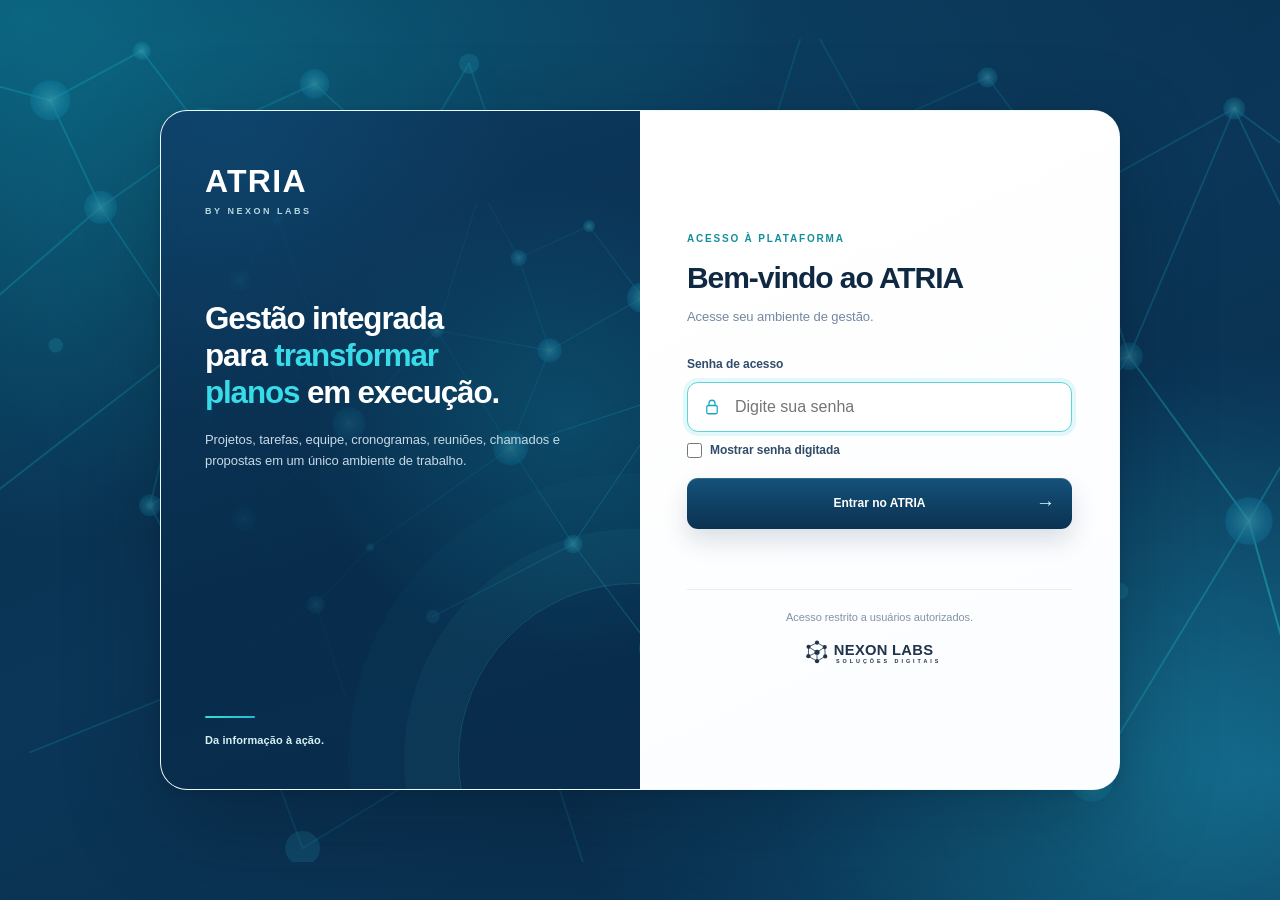
==== commit 824e7532: "fix(atria): structured brand statement and login overline aligned to AXORA; invalidate CSS cache" ====
--- a/static/login.html
+++ b/static/login.html
@@ -11,7 +11,7 @@
   <link rel="stylesheet" href="/static/atria-premium.css?v=mobile-frame-v2">
   <link rel="stylesheet" href="/static/nexon-signature.css?v=20261009">
   <link rel="stylesheet" href="/static/atria-institutional-brand.css?v=institutional-r2">
-  <link rel="stylesheet" href="/static/atria-login-axora-scale.css?v=login-scale-r1">
+  <link rel="stylesheet" href="/static/atria-login-axora-scale.css?v=login-scale-r2">
 </head>
 <body class="login-page">
   <main class="login-shell">
@@ -26,9 +26,11 @@
         <h2>Gestão integrada para <span class="login-brand-accent">transformar planos</span> em execução.</h2>
         <p>Projetos, tarefas, equipe, cronogramas, reuniões, chamados e propostas em um único ambiente de trabalho.</p>
       </div>
+      <div class="login-brand-foot">Da informação à ação.</div>
     </section>
     <section class="login-form-panel">
       <div class="login-card">
+        <span class="login-overline">ACESSO À PLATAFORMA</span>
         <h1>Bem-vindo ao ATRIA</h1>
         <p>Acesse seu ambiente de gestão.</p>
         <form id="login-form">
--- a/static/atria-login-axora-scale.css
+++ b/static/atria-login-axora-scale.css
@@ -1,87 +1,125 @@
-/* ATRIA · Login alinhado à escala externa do AXORA (100%).
-   Só afeta o login; não modifica autenticação, elementos do app ou ativos.
-   Grid compacto para desktop, distribuição equilibrada e mobile sem corte. */
+/* ATRIA · Login v2, proporções comparadas ao AXORA em zoom 100%.
+   A versão anterior preservou a largura e achatou excessivamente o cartão.
+   Desktop: o mesmo respiro vertical do AXORA, sem ampliar fonte/elementos.
+   Login móvel segue a estrutura empilhada e respeita áreas seguras. */
 @media (min-width:901px){
   body.login-page{
-    min-height:100vh;
-    min-height:100dvh;
-    height:auto;
-    padding:clamp(18px,3vh,28px);
-    overflow-x:hidden;
     display:grid;
     place-items:center;
+    box-sizing:border-box;
+    width:100%;
+    min-height:100dvh;
+    height:auto;
+    padding:clamp(22px,3.2vh,38px);
+    overflow-x:hidden;
   }
   body.login-page .login-shell{
     box-sizing:border-box;
     display:grid;
+    grid-template-columns:minmax(0,1fr) minmax(0,1fr);
     width:min(960px,calc(100vw - 56px));
     max-width:100%;
     min-height:0;
-    height:min(550px,calc(100dvh - 64px));
-    max-height:calc(100dvh - 64px);
-    grid-template-columns:minmax(0,1fr) minmax(0,1fr);
+    height:min(680px,calc(100dvh - 64px));
+    max-height:none;
     overflow:hidden;
-    border-radius:26px;
+    border-radius:27px;
   }
   body.login-page .login-brand-panel{
     display:flex;
     flex-direction:column;
     justify-content:flex-start;
+    gap:0;
     min-width:0;
     min-height:0;
-    padding:39px 43px 34px;
+    padding:40px 44px 43px;
   }
   body.login-page .login-brand-official{
     display:flex;
     align-items:center;
-    flex-shrink:0;
-    min-height:76px;
-    max-height:80px;
+    flex:0 0 auto;
+    min-height:77px;
   }
   body.login-page .login-brand-official img{
     display:block;
-    width:min(255px,100%);
-    max-height:80px;
+    width:min(248px,100%);
+    height:auto;
+    max-height:79px;
+    object-position:left center;
   }
   body.login-page .login-brand-copy{
-    margin-top:clamp(51px,7vh,72px);
-    margin-bottom:0;
+    flex:0 0 auto;
+    margin:clamp(63px,8vh,84px) 0 0;
   }
   body.login-page .login-brand-copy h2{
-    max-width:385px;
-    margin:0 0 16px;
-    font-size:clamp(28px,2.4vw,33px);
-    line-height:1.15;
-    letter-spacing:-.035em;
+    max-width:390px;
+    margin:0 0 18px;
+    font-size:clamp(28px,2.45vw,33px);
+    font-weight:800;
+    line-height:1.18;
+    letter-spacing:-.036em;
+    text-wrap:balance;
   }
   body.login-page .login-brand-copy p{
-    max-width:365px;
+    max-width:360px;
+    margin:0;
     font-size:13px;
-    line-height:1.57;
+    line-height:1.63;
+  }
+  body.login-page .login-brand-foot{
+    position:relative;
+    z-index:1;
+    margin:auto 0 0;
+    padding-top:18px;
+    color:#D7F0F4;
+    font-size:11px;
+    font-weight:700;
+    letter-spacing:.01em;
+  }
+  body.login-page .login-brand-foot::before{
+    content:"";
+    display:block;
+    width:50px;
+    height:2px;
+    margin-bottom:16px;
+    border-radius:2px;
+    background:linear-gradient(90deg,#34E0CF,#28B8D6);
   }
   body.login-page .login-form-panel{
     display:flex;
     align-items:center;
     justify-content:center;
+    width:100%;
     min-width:0;
     height:100%;
     min-height:0;
-    padding:30px 43px;
+    padding:36px 45px;
   }
   body.login-page .login-card{
     width:100%;
     max-width:385px;
+    min-width:0;
     margin:0 auto;
   }
+  body.login-page .login-overline{
+    display:block;
+    margin:0 0 14px;
+    color:#138F9C;
+    font-size:10px;
+    line-height:1.25;
+    letter-spacing:1.8px;
+    font-weight:800;
+  }
   body.login-page .login-card h1{
-    margin:0 0 9px;
+    margin:0 0 10px;
     font-size:30px;
-    line-height:1.2;
+    line-height:1.23;
+    letter-spacing:-.035em;
   }
   body.login-page .login-card>p{
-    margin:0 0 25px;
+    margin:0 0 29px;
     font-size:13px;
-    line-height:1.6;
+    line-height:1.65;
   }
   body.login-page .login-card form{
     gap:11px;
@@ -92,36 +130,40 @@
   }
   body.login-page .login-note.atria-nexon-note{
     display:flex;
+    flex-direction:column;
     align-items:center;
-    justify-content:space-between;
-    margin-top:25px;
-    padding-top:17px;
-    gap:12px;
+    justify-content:center;
+    gap:11px;
+    margin:31px 0 0;
+    padding:19px 0 0;
+    text-align:center;
   }
   body.login-page .atria-nexon-note img{
-    flex-shrink:1;
-    width:145px;
-    max-width:48%;
-    max-height:34px;
+    display:block;
+    flex:0 1 auto;
+    width:min(155px,65%);
+    max-width:65%;
+    height:auto;
+    max-height:32px;
     object-fit:contain;
   }
 }
-/* Em telas baixas, reduzir espaçamento sem esconder campos nem forçar
-   a altura rígida do AXORA; o corpo pode rolar quando necessário. */
-@media (min-width:901px) and (max-height:680px){
+/* Baixa altura: a página rola em vez de esmagar formulário e identidade. */
+@media (min-width:901px) and (max-height:760px){
   body.login-page .login-shell{
     height:auto;
     min-height:0;
     max-height:none;
   }
   body.login-page .login-brand-panel{
-    padding-top:29px;
-    padding-bottom:29px;
-  }
-  body.login-page .login-brand-copy{margin-top:40px}
-  body.login-page .login-form-panel{padding-top:27px;padding-bottom:27px}
-  body.login-page .login-card>p{margin-bottom:17px}
-  body.login-page .login-note.atria-nexon-note{margin-top:18px}
+    padding-top:32px;
+    padding-bottom:30px;
+  }
+  body.login-page .login-brand-copy{margin-top:42px}
+  body.login-page .login-brand-foot{margin-top:39px}
+  body.login-page .login-form-panel{padding-top:31px;padding-bottom:31px}
+  body.login-page .login-card>p{margin-bottom:20px}
+  body.login-page .login-note.atria-nexon-note{margin-top:21px}
 }
 /* Tablet: conteúdo dividido verticalmente em vez de duas colunas apertadas. */
 @media (min-width:761px) and (max-width:900px){
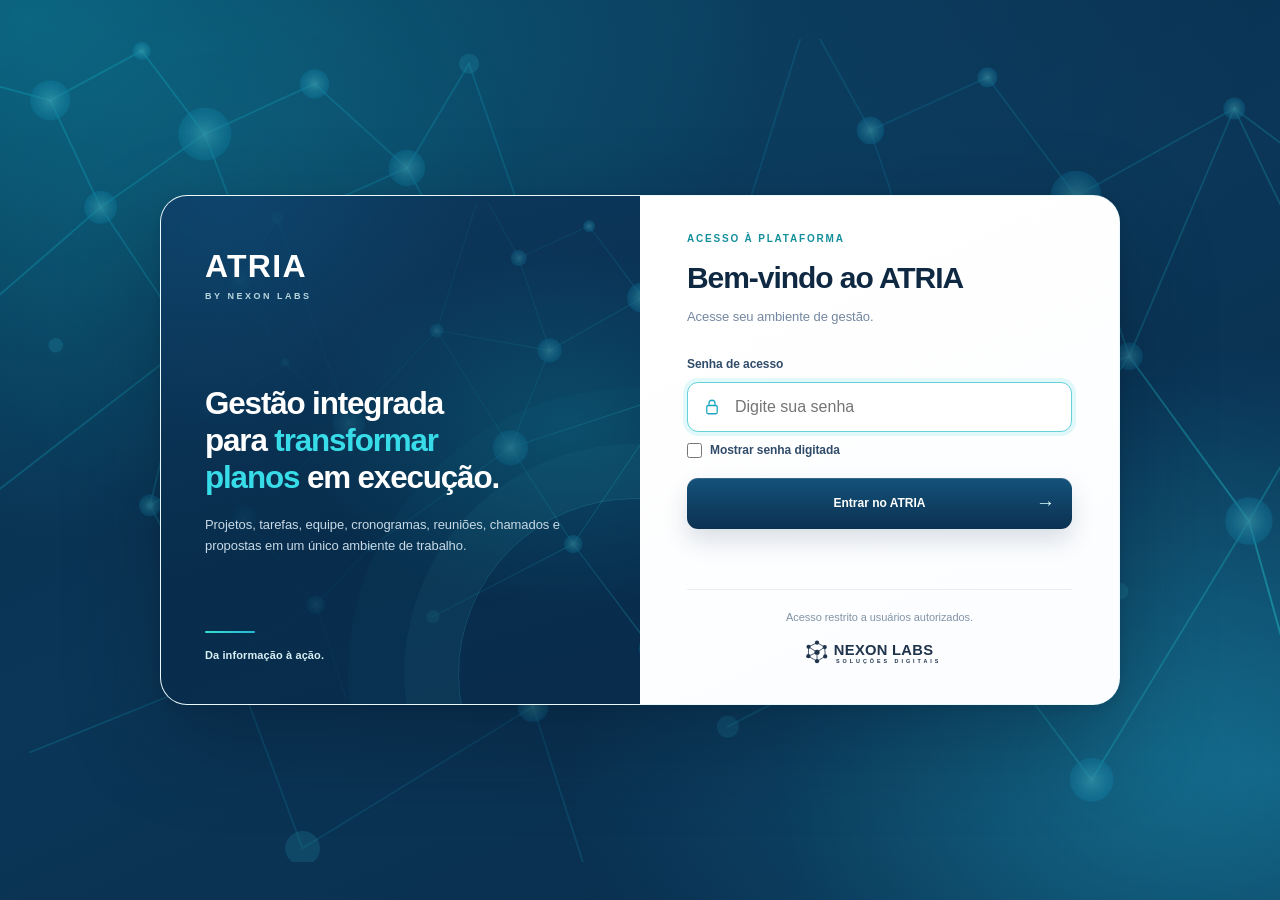
==== commit 4da8d78f: "chore(atria): renovar cache do CSS de login desktop padronizado" ====
--- a/static/login.html
+++ b/static/login.html
@@ -11,7 +11,7 @@
   <link rel="stylesheet" href="/static/atria-premium.css?v=mobile-frame-v2">
   <link rel="stylesheet" href="/static/nexon-signature.css?v=20261009">
   <link rel="stylesheet" href="/static/atria-institutional-brand.css?v=institutional-r2">
-  <link rel="stylesheet" href="/static/atria-login-axora-scale.css?v=login-scale-r2">
+  <link rel="stylesheet" href="/static/atria-login-axora-scale.css?v=login-scale-r6-desktop-960x510">
 </head>
 <body class="login-page">
   <main class="login-shell">
--- a/static/atria-login-axora-scale.css
+++ b/static/atria-login-axora-scale.css
@@ -1,7 +1,20 @@
-/* ATRIA · Login v2, proporções comparadas ao AXORA em zoom 100%.
-   A versão anterior preservou a largura e achatou excessivamente o cartão.
-   Desktop: o mesmo respiro vertical do AXORA, sem ampliar fonte/elementos.
-   Login móvel segue a estrutura empilhada e respeita áreas seguras. */
+/* A hierarquia do formulário permanece legível em todos os dispositivos. */
+body.login-page .login-overline{
+  display:block;
+  margin:0 0 13px;
+  color:#138F9C;
+  font-size:10px;
+  line-height:1.3;
+  font-weight:800;
+  letter-spacing:1.8px;
+}
+@media(max-width:900px){
+  body.login-page .login-brand-foot{display:none}
+}
+/* ATRIA · Login desktop com proporcao estavel no padrao Nexon.
+   Na tela larga o cartao fica no limite de 960 x 510px, igual ao OPERA HUB;
+   a viewport maior acrescenta respiro EXTERNO, nao altura ao cartao.
+   Mobile conserva empilhamento/centralizacao e rolagem segura. */
 @media (min-width:901px){
   body.login-page{
     display:grid;
@@ -20,7 +33,7 @@
     width:min(960px,calc(100vw - 56px));
     max-width:100%;
     min-height:0;
-    height:min(680px,calc(100dvh - 64px));
+    height:min(510px,calc(100dvh - 64px));
     max-height:none;
     overflow:hidden;
     border-radius:27px;
@@ -148,22 +161,62 @@
     object-fit:contain;
   }
 }
-/* Baixa altura: a página rola em vez de esmagar formulário e identidade. */
+/* Desktop baixo: preservar o limite de 510px em vez de ampliar o cartao
+   quando a janela muda de altura. Compactar espacamentos internos. */
 @media (min-width:901px) and (max-height:760px){
   body.login-page .login-shell{
-    height:auto;
-    min-height:0;
-    max-height:none;
+    height:min(510px,calc(100dvh - 60px));
+    min-height:0;
+    max-height:calc(100dvh - 20px);
   }
   body.login-page .login-brand-panel{
     padding-top:32px;
     padding-bottom:30px;
   }
   body.login-page .login-brand-copy{margin-top:42px}
-  body.login-page .login-brand-foot{margin-top:39px}
+  body.login-page .login-brand-foot{margin-top:auto}
   body.login-page .login-form-panel{padding-top:31px;padding-bottom:31px}
   body.login-page .login-card>p{margin-bottom:20px}
   body.login-page .login-note.atria-nexon-note{margin-top:21px}
+}
+/* Em uma janela de 600px úteis, igualar o cartão de 510px do AXORA,
+   deixando margens reais de 45px em cima e embaixo. */
+@media (min-width:901px) and (max-height:630px){
+  body.login-page{
+    padding:10px 12px;
+    place-items:center;
+  }
+  body.login-page .login-shell{
+    height:min(510px,calc(100dvh - 20px));
+    max-height:calc(100dvh - 20px);
+  }
+  body.login-page .login-brand-panel{padding-top:27px;padding-bottom:26px}
+  body.login-page .login-brand-copy{margin-top:38px}
+  body.login-page .login-brand-copy h2{font-size:29px;line-height:1.15;margin-bottom:12px}
+  body.login-page .login-brand-copy p{font-size:12px;line-height:1.5}
+  body.login-page .login-brand-foot{font-size:10px;padding-top:13px}
+  body.login-page .login-brand-foot::before{margin-bottom:12px}
+  body.login-page .login-form-panel{padding-top:22px;padding-bottom:22px}
+  body.login-page .login-card>p{margin-bottom:17px}
+  body.login-page .login-note.atria-nexon-note{margin-top:16px;padding-top:14px;gap:8px}
+}
+/* Abaixo de 530px, não ocultar formulário sob a janela: permitir rolagem. */
+@media (min-width:901px) and (max-height:530px){
+  body.login-page{
+    height:auto;
+    min-height:100dvh;
+    padding:12px;
+    overflow-y:auto;
+    place-items:start center;
+  }
+  body.login-page .login-shell{
+    height:auto;
+    min-height:0;
+    max-height:none;
+  }
+  body.login-page .login-brand-panel{padding-top:25px;padding-bottom:24px}
+  body.login-page .login-brand-copy{margin-top:30px}
+  body.login-page .login-brand-foot{margin-top:28px}
 }
 /* Tablet: conteúdo dividido verticalmente em vez de duas colunas apertadas. */
 @media (min-width:761px) and (max-width:900px){
@@ -207,11 +260,24 @@
    conteúdo acessível sem cortar a assinatura nem a entrada de senha. */
 @media (max-width:760px){
   body.login-page{
-    min-height:100dvh;
-    height:auto;
-    align-items:start;
-  }
-  body.login-page .login-shell{
+    /* O eixo vertical pertence ao container da pagina, nao ao grid track.
+       Com espaco disponivel o card fica no centro real da viewport;
+       em telefones baixos, margens automaticas zeram e ha rolagem normal. */
+    display:flex;
+    flex-direction:column;
+    align-items:center;
+    justify-content:flex-start; /* margin-block:auto centraliza quando couber; evita corte quando nao couber */
+    box-sizing:border-box;
+    width:100%;
+    min-height:100svh;
+    height:auto;
+    overflow-x:hidden;
+  }
+  body.login-page .login-shell{
+    flex:0 0 auto;
+    align-self:center;
+    margin-block:auto;
+    margin-inline:auto;
     height:auto;
     max-height:none;
     min-height:0;
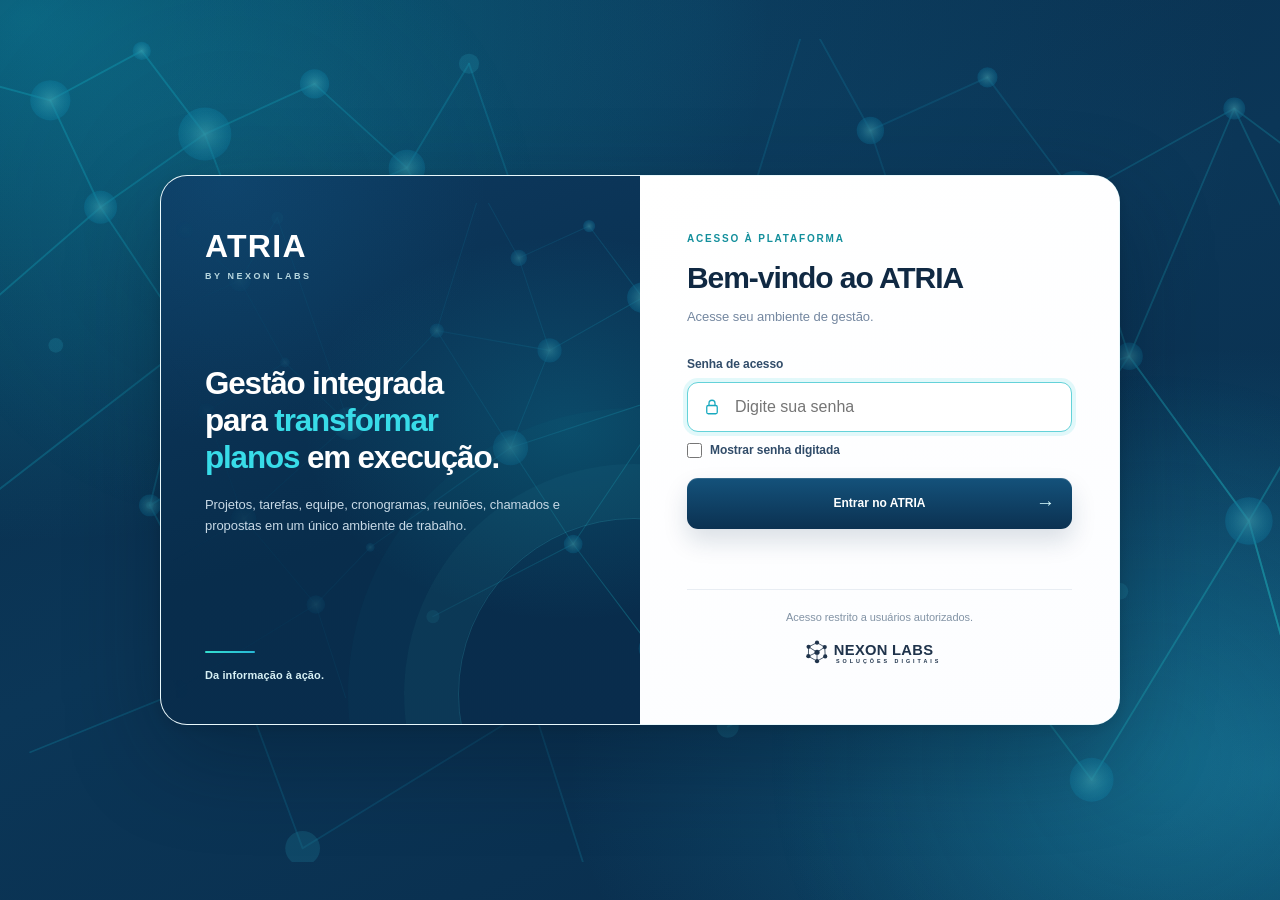
==== commit a8b6ec0d: "chore(login): renovar cache do dimensionamento desktop no padrao AXORA" ====
--- a/static/login.html
+++ b/static/login.html
@@ -11,7 +11,7 @@
   <link rel="stylesheet" href="/static/atria-premium.css?v=mobile-frame-v2">
   <link rel="stylesheet" href="/static/nexon-signature.css?v=20261009">
   <link rel="stylesheet" href="/static/atria-institutional-brand.css?v=institutional-r2">
-  <link rel="stylesheet" href="/static/atria-login-axora-scale.css?v=login-scale-r6-desktop-960x510">
+  <link rel="stylesheet" href="/static/atria-login-axora-scale.css?v=login-scale-r7-axora-960x550">
 </head>
 <body class="login-page">
   <main class="login-shell">
--- a/static/atria-login-axora-scale.css
+++ b/static/atria-login-axora-scale.css
@@ -12,7 +12,7 @@
   body.login-page .login-brand-foot{display:none}
 }
 /* ATRIA · Login desktop com proporcao estavel no padrao Nexon.
-   Na tela larga o cartao fica no limite de 960 x 510px, igual ao OPERA HUB;
+   Na tela larga o cartao fica no limite de 960 x 550px, igual ao AXORA;
    a viewport maior acrescenta respiro EXTERNO, nao altura ao cartao.
    Mobile conserva empilhamento/centralizacao e rolagem segura. */
 @media (min-width:901px){
@@ -33,7 +33,7 @@
     width:min(960px,calc(100vw - 56px));
     max-width:100%;
     min-height:0;
-    height:min(510px,calc(100dvh - 64px));
+    height:min(550px,calc(100dvh - 50px));
     max-height:none;
     overflow:hidden;
     border-radius:27px;
@@ -161,11 +161,11 @@
     object-fit:contain;
   }
 }
-/* Desktop baixo: preservar o limite de 510px em vez de ampliar o cartao
+/* Desktop intermediario: preservar o limite de 550px, sem ampliar o cartao
    quando a janela muda de altura. Compactar espacamentos internos. */
 @media (min-width:901px) and (max-height:760px){
   body.login-page .login-shell{
-    height:min(510px,calc(100dvh - 60px));
+    height:min(550px,calc(100dvh - 50px));
     min-height:0;
     max-height:calc(100dvh - 20px);
   }
